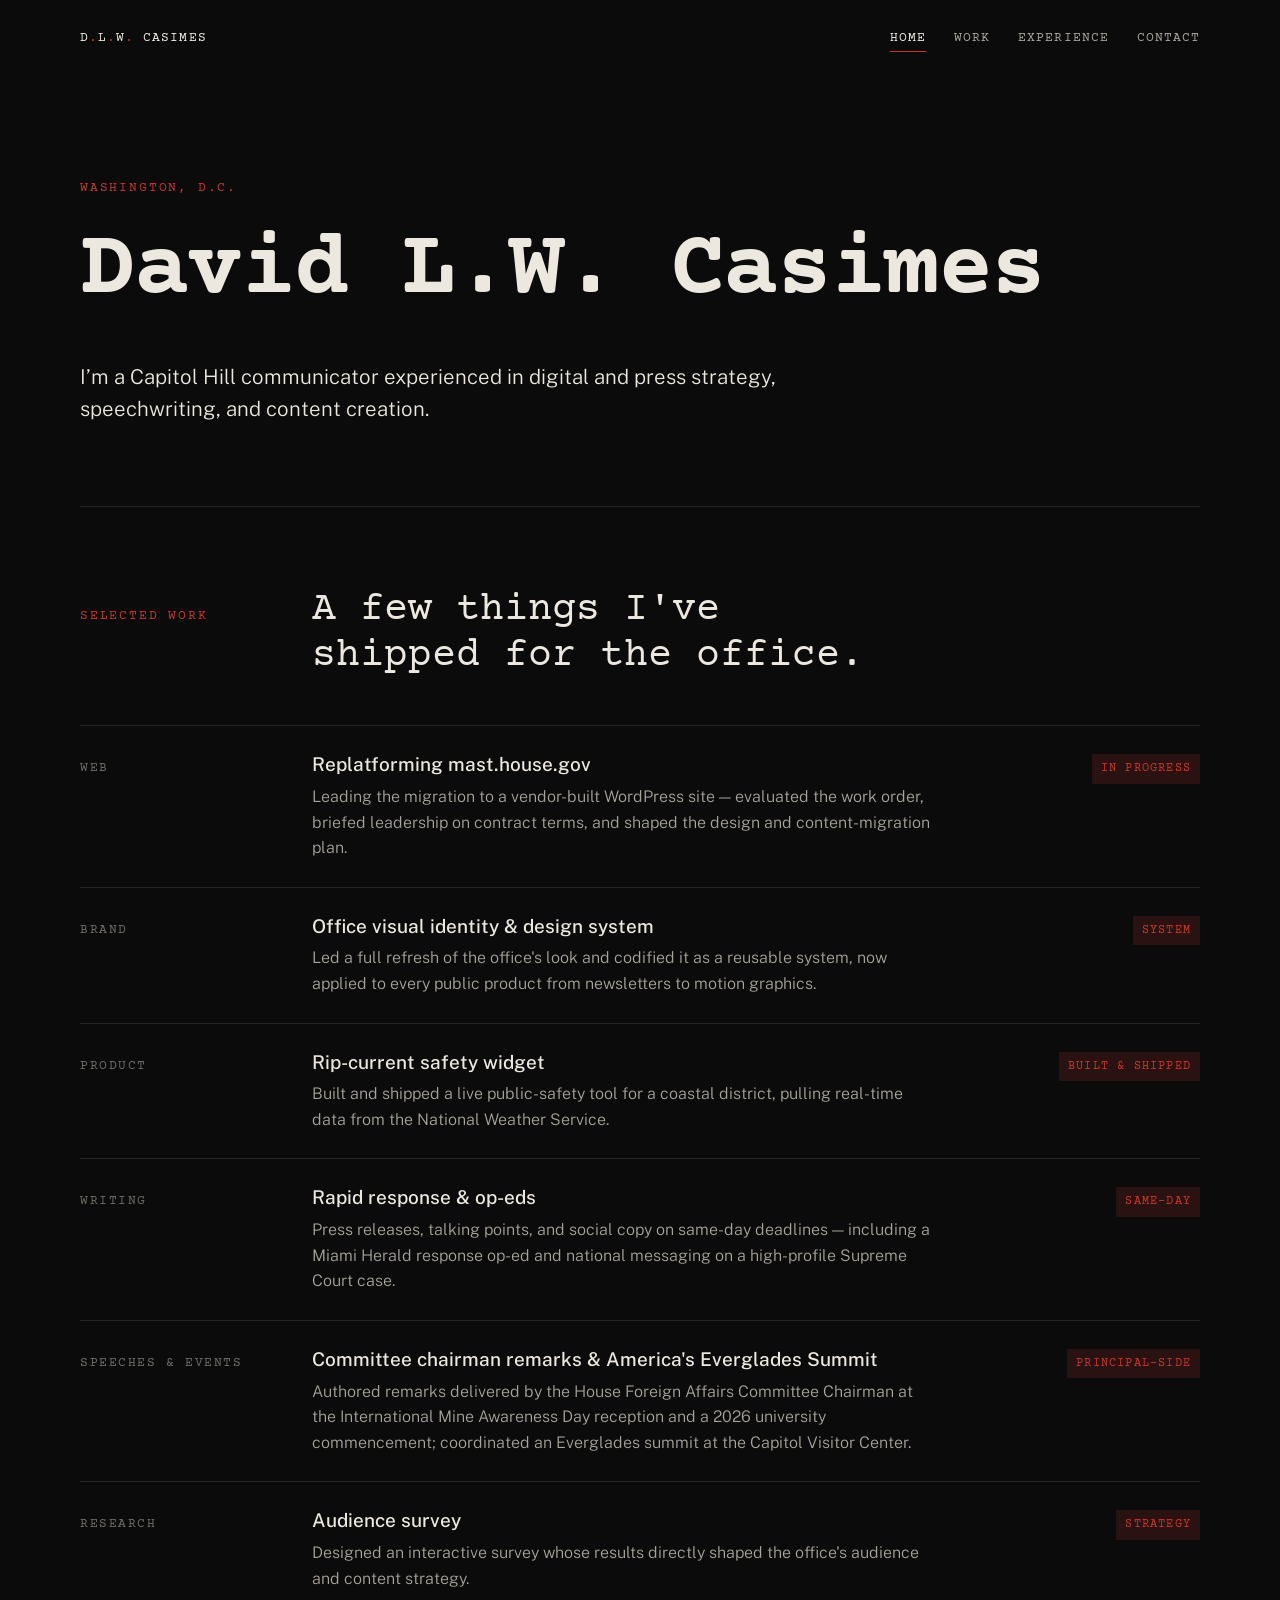
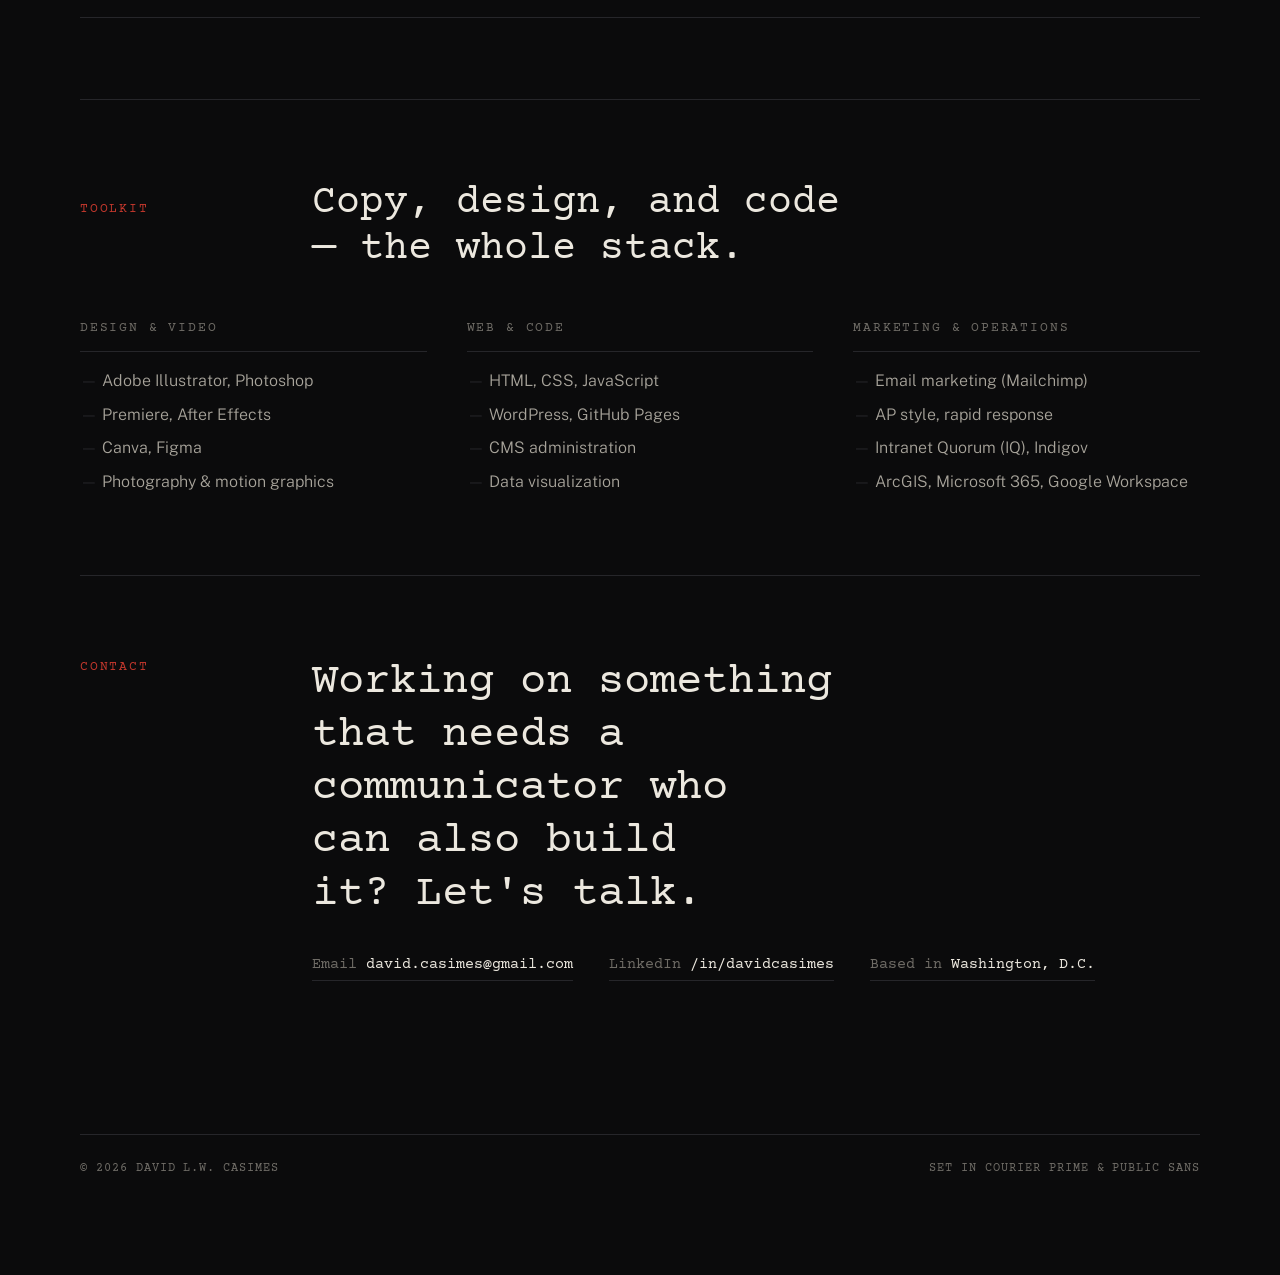
==== index.html @ f198b4f0 "Add files via upload" ====
<!doctype html>
<html lang="en">
<head>
  <meta charset="utf-8">
  <meta name="viewport" content="width=device-width, initial-scale=1">
  <title>David L.W. Casimes</title>
  <meta name="description" content="David L.W. Casimes — Capitol Hill communicator: digital and press strategy, speechwriting, and content creation.">
  <link rel="stylesheet" href="https://fonts.googleapis.com/css2?family=Courier+Prime:ital,wght@0,400;0,700;1,400&family=Public+Sans:ital,wght@0,300;0,400;0,500;0,600;1,300;1,400&display=swap">
  <link rel="stylesheet" href="styles.css">
</head>
<body>
<div class="wrap">

  <header class="masthead">
    <a class="mark" href="index.html">D<span>.</span>L<span>.</span>W<span>.</span> Casimes</a>
    <nav aria-label="Sections">
      <a class="active" href="index.html">Home</a>
      <a href="index.html#work">Work</a>
      <a href="experience.html">Experience</a>
      <a href="index.html#contact">Contact</a>
    </nav>
  </header>

  <section class="hero" id="top">
    <p class="eyebrow">Washington, D.C.</p>
    <h1>David L.W. Casimes</h1>
    <p class="lede">I’m a Capitol Hill communicator experienced in digital and press strategy, speechwriting, and content creation.</p>
  </section>

<section id="work">
    <div class="section-head">
      <p class="label">Selected work</p>
      <h2>A few things I've shipped for the office.</h2>
    </div>
    <ul class="work">
      <li>
        <span class="medium">Web</span>
        <div>
          <h3>Replatforming mast.house.gov</h3>
          <p>Leading the migration to a vendor-built WordPress site — evaluated the work order, briefed leadership on contract terms, and shaped the design and content-migration plan.</p>
        </div>
        <span class="tag">In progress</span>
      </li>
      <li>
        <span class="medium">Brand</span>
        <div>
          <h3>Office visual identity &amp; design system</h3>
          <p>Led a full refresh of the office's look and codified it as a reusable system, now applied to every public product from newsletters to motion graphics.</p>
        </div>
        <span class="tag">System</span>
      </li>
      <li>
        <span class="medium">Product</span>
        <div>
          <h3>Rip-current safety widget</h3>
          <p>Built and shipped a live public-safety tool for a coastal district, pulling real-time data from the National Weather Service.</p>
        </div>
        <span class="tag">Built &amp; shipped</span>
      </li>
      <li>
        <span class="medium">Writing</span>
        <div>
          <h3>Rapid response &amp; op-eds</h3>
          <p>Press releases, talking points, and social copy on same-day deadlines — including a Miami Herald response op-ed and national messaging on a high-profile Supreme Court case.</p>
        </div>
        <span class="tag">Same-day</span>
      </li>
      <li>
        <span class="medium">Speeches &amp; events</span>
        <div>
          <h3>Committee chairman remarks &amp; America's Everglades Summit</h3>
          <p>Authored remarks delivered by the House Foreign Affairs Committee Chairman at the International Mine Awareness Day reception and a 2026 university commencement; coordinated an Everglades summit at the Capitol Visitor Center.</p>
        </div>
        <span class="tag">Principal-side</span>
      </li>
      <li>
        <span class="medium">Research</span>
        <div>
          <h3>Audience survey</h3>
          <p>Designed an interactive survey whose results directly shaped the office's audience and content strategy.</p>
        </div>
        <span class="tag">Strategy</span>
      </li>
    </ul>
  </section>

<section id="toolkit">
    <div class="section-head">
      <p class="label">Toolkit</p>
      <h2>Copy, design, and code — the whole stack.</h2>
    </div>
    <div class="kit">
      <div>
        <h3>Design &amp; video</h3>
        <ul>
          <li>Adobe Illustrator, Photoshop</li>
          <li>Premiere, After Effects</li>
          <li>Canva, Figma</li>
          <li>Photography &amp; motion graphics</li>
        </ul>
      </div>
      <div>
        <h3>Web &amp; code</h3>
        <ul>
          <li>HTML, CSS, JavaScript</li>
          <li>WordPress, GitHub Pages</li>
          <li>CMS administration</li>
          <li>Data visualization</li>
        </ul>
      </div>
      <div>
        <h3>Marketing &amp; operations</h3>
        <ul>
          <li>Email marketing (Mailchimp)</li>
          <li>AP style, rapid response</li>
          <li>Intranet Quorum (IQ), Indigov</li>
          <li>ArcGIS, Microsoft 365, Google Workspace</li>
        </ul>
      </div>
    </div>
  </section>

<section id="contact">
    <div class="contact">
      <p class="label" style="font-family: var(--mono); font-size: 13px; letter-spacing: 0.14em; text-transform: uppercase; color: var(--ribbon); margin: 0;">Contact</p>
      <div>
        <p class="big">Working on something that needs a communicator who can also build it? Let's talk.</p>
        <div class="links">
          <a href="mailto:david.casimes@gmail.com"><span>Email</span> david.casimes@gmail.com</a>
          <a href="https://linkedin.com/in/davidcasimes" target="_blank" rel="noopener"><span>LinkedIn</span> /in/davidcasimes</a>
          <a href="#top"><span>Based in</span> Washington, D.C.</a>
        </div>
      </div>
    </div>
  </section>

<footer>
    <span>© 2026 David L.W. Casimes</span>
    <span>Set in Courier Prime &amp; Public Sans</span>
  </footer>

</div>
</body>
</html>
---- styles.css ----
:root {
    --ink-ground: #0b0b0c;
    --ink-panel: #121214;
    --ink-rule: #26262a;
    --ink-rule-soft: #1b1b1e;
    --paper: #ece8df;
    --paper-dim: #a8a49b;
    --paper-faint: #6f6c66;
    --ribbon: #c4382d;
    --ribbon-soft: rgba(196, 56, 45, 0.16);
    --mono: "Courier Prime", "Courier New", Courier, monospace;
    --sans: "Public Sans", "Helvetica Neue", Arial, sans-serif;
    --measure: 62ch;
    --gutter: clamp(20px, 6vw, 96px);
    color-scheme: dark;
  }

  * { box-sizing: border-box; }

  html, body { background: var(--ink-ground); }

  body {
    margin: 0;
    color: var(--paper);
    font-family: var(--sans);
    font-weight: 300;
    font-size: 17px;
    line-height: 1.6;
    -webkit-font-smoothing: antialiased;
    padding-inline: var(--gutter);
    padding-block: 0 96px;
  }

  ::selection { background: var(--ribbon); color: var(--paper); }

  a { color: inherit; text-decoration: none; }
  a:focus-visible, button:focus-visible {
    outline: 2px solid var(--ribbon);
    outline-offset: 4px;
  }

  .wrap { max-width: 1120px; margin-inline: auto; }

  /* ---------- masthead ---------- */
  .masthead {
    display: flex;
    justify-content: space-between;
    align-items: baseline;
    gap: 24px;
    padding-block: 28px 0;
    font-family: var(--mono);
    font-size: 13px;
    letter-spacing: 0.08em;
    text-transform: uppercase;
    color: var(--paper-dim);
  }
  .masthead nav { display: flex; gap: 28px; flex-wrap: wrap; }
  .masthead nav a { border-bottom: 1px solid transparent; padding-bottom: 2px; transition: color .2s, border-color .2s; }
  .masthead nav a:hover { color: var(--paper); border-color: var(--ribbon); }
  .masthead .mark { color: var(--paper); }
  .masthead .mark span { color: var(--ribbon); }

  /* ---------- hero ---------- */
  .hero {
    padding-block: clamp(72px, 14vh, 160px) clamp(56px, 9vh, 112px);
    border-bottom: 1px solid var(--ink-rule);
  }
  .hero .lede { margin-top: clamp(32px, 5vh, 56px); }
  .masthead nav a.active { color: var(--paper); border-color: var(--ribbon); }
  .page-head { padding-block: clamp(56px, 10vh, 120px) 0; }
  .page-head h1 {
    font-family: var(--mono);
    font-weight: 700;
    font-size: clamp(34px, 5.5vw, 64px);
    line-height: 1.05;
    margin: 0;
    text-wrap: balance;
  }
  .page-head p { color: var(--paper-dim); font-size: 18px; max-width: var(--measure); margin: 20px 0 0; }
  .eyebrow {
    font-family: var(--mono);
    font-size: 13px;
    letter-spacing: 0.14em;
    text-transform: uppercase;
    color: var(--ribbon);
    margin: 0 0 28px;
  }
  .hero h1 {
    font-family: var(--mono);
    font-weight: 700;
    font-size: clamp(38px, 7.2vw, 96px);
    line-height: 0.98;
    letter-spacing: -0.015em;
    margin: 0;
    text-wrap: balance;
  }
  .hero h1 .initials { color: var(--paper-dim); }
  .hero .role {
    font-family: var(--mono);
    font-size: clamp(18px, 2.6vw, 28px);
    color: var(--paper-dim);
    margin: 22px 0 0;
    display: flex;
    align-items: center;
    gap: 6px;
  }
  .cursor {
    display: inline-block;
    width: 0.55em;
    height: 1.05em;
    background: var(--ribbon);
    transform: translateY(0.12em);
    animation: blink 1.1s steps(1) infinite;
  }
  @keyframes blink { 50% { opacity: 0; } }

  .hero-grid {
    display: grid;
    grid-template-columns: minmax(0, 1fr) minmax(0, 1fr);
    gap: clamp(32px, 6vw, 96px);
    margin-top: clamp(40px, 6vh, 72px);
    align-items: end;
  }
  .lede {
    font-size: clamp(18px, 1.6vw, 21px);
    line-height: 1.55;
    max-width: var(--measure);
    margin: 0;
    color: var(--paper);
  }
  .lede em { font-style: italic; color: var(--paper-dim); }
  .facts {
    list-style: none;
    margin: 0;
    padding: 0;
    font-family: var(--mono);
    font-size: 14px;
    line-height: 1.5;
    color: var(--paper-dim);
    display: grid;
    gap: 10px;
    justify-self: end;
    min-width: min(100%, 300px);
  }
  .facts li { display: flex; justify-content: space-between; gap: 24px; border-bottom: 1px solid var(--ink-rule-soft); padding-bottom: 10px; }
  .facts li span:last-child { color: var(--paper); text-align: right; }

  /* ---------- sections ---------- */
  section { padding-block: clamp(56px, 9vh, 104px); border-bottom: 1px solid var(--ink-rule); }
  section:last-of-type { border-bottom: 0; }
  .section-head {
    display: grid;
    grid-template-columns: 200px minmax(0, 1fr);
    gap: 32px;
    margin-bottom: clamp(32px, 5vh, 56px);
    align-items: baseline;
  }
  .section-head .label {
    font-family: var(--mono);
    font-size: 13px;
    letter-spacing: 0.14em;
    text-transform: uppercase;
    color: var(--ribbon);
    margin: 0;
  }
  .section-head h2 {
    font-family: var(--mono);
    font-weight: 400;
    font-size: clamp(26px, 3.4vw, 40px);
    line-height: 1.15;
    margin: 0;
    text-wrap: balance;
    max-width: 24ch;
  }

  /* pillars */
  .pillars {
    display: grid;
    grid-template-columns: repeat(3, minmax(0, 1fr));
    gap: 0;
    border-top: 1px solid var(--ink-rule);
  }
  .pillar {
    padding: 32px 28px 36px 0;
    border-bottom: 1px solid var(--ink-rule);
    border-right: 1px solid var(--ink-rule);
    display: grid;
    grid-template-rows: auto auto 1fr;
    gap: 16px;
  }
  .pillar:nth-child(3n) { border-right: 0; }
  .pillar:not(:nth-child(3n+1)) { padding-left: 28px; }
  .pillar .key {
    font-family: var(--mono);
    font-size: 13px;
    letter-spacing: 0.12em;
    text-transform: uppercase;
    color: var(--paper-faint);
  }
  .pillar h3 {
    font-family: var(--mono);
    font-weight: 700;
    font-size: 22px;
    line-height: 1.2;
    margin: 0;
  }
  .pillar p { margin: 0; color: var(--paper-dim); font-size: 16px; }
  .pillar p strong { color: var(--paper); font-weight: 500; }

  /* work */
  .work { list-style: none; margin: 0; padding: 0; border-top: 1px solid var(--ink-rule); }
  .work li {
    display: grid;
    grid-template-columns: 200px minmax(0, 1fr) auto;
    gap: 32px;
    padding-block: 26px;
    border-bottom: 1px solid var(--ink-rule);
    align-items: baseline;
  }
  .work .medium {
    font-family: var(--mono);
    font-size: 13px;
    letter-spacing: 0.12em;
    text-transform: uppercase;
    color: var(--paper-faint);
  }
  .work h3 {
    font-family: var(--sans);
    font-weight: 500;
    font-size: 19px;
    margin: 0 0 6px;
    line-height: 1.35;
    color: var(--paper);
  }
  .work p { margin: 0; color: var(--paper-dim); font-size: 16px; max-width: var(--measure); }
  .work .tag {
    font-family: var(--mono);
    font-size: 12px;
    letter-spacing: 0.1em;
    text-transform: uppercase;
    color: var(--ribbon);
    background: var(--ribbon-soft);
    padding: 5px 9px;
    white-space: nowrap;
  }

  /* experience */
  .timeline { list-style: none; margin: 0; padding: 0; border-top: 1px solid var(--ink-rule); }
  .timeline li {
    display: grid;
    grid-template-columns: 200px minmax(0, 1fr);
    gap: 32px;
    padding-block: 26px;
    border-bottom: 1px solid var(--ink-rule);
  }
  .timeline .when {
    font-family: var(--mono);
    font-size: 14px;
    color: var(--paper-dim);
    line-height: 1.6;
  }
  .timeline .when.now::before {
    content: "";
    display: inline-block;
    width: 7px; height: 7px;
    background: var(--ribbon);
    margin-right: 10px;
    transform: translateY(-1px);
  }
  .timeline h3 {
    font-family: var(--sans);
    font-weight: 500;
    font-size: 19px;
    margin: 0;
    line-height: 1.35;
  }
  .timeline .org { color: var(--paper-dim); font-size: 15px; margin: 4px 0 12px; }
  .timeline .prior { font-family: var(--mono); font-size: 14px; color: var(--paper-dim); margin: 0 0 12px; }
  .timeline p.desc { margin: 0; color: var(--paper-dim); font-size: 16px; max-width: var(--measure); }

  /* toolkit */
  .kit { display: grid; grid-template-columns: repeat(3, minmax(0, 1fr)); gap: 40px; }
  .kit h3 {
    font-family: var(--mono);
    font-size: 13px;
    letter-spacing: 0.14em;
    text-transform: uppercase;
    font-weight: 400;
    color: var(--paper-faint);
    margin: 0 0 16px;
    padding-bottom: 12px;
    border-bottom: 1px solid var(--ink-rule);
  }
  .kit ul { list-style: none; margin: 0; padding: 0; display: grid; gap: 8px; font-size: 16px; color: var(--paper-dim); }
  .kit li::before { content: "— "; color: var(--ink-rule); }

  /* contact */
  .contact { display: grid; grid-template-columns: 200px minmax(0, 1fr); gap: 32px; align-items: start; }
  .contact .big {
    font-family: var(--mono);
    font-size: clamp(24px, 3.6vw, 44px);
    line-height: 1.2;
    margin: 0 0 32px;
    text-wrap: balance;
    max-width: 22ch;
  }
  .links { display: flex; flex-wrap: wrap; gap: 14px 36px; font-family: var(--mono); font-size: 15px; }
  .links a { border-bottom: 1px solid var(--ink-rule); padding-bottom: 3px; transition: border-color .2s; }
  .links a:hover { border-color: var(--ribbon); }
  .links a span { color: var(--paper-faint); }

  footer {
    margin-top: 72px;
    padding-top: 24px;
    border-top: 1px solid var(--ink-rule);
    font-family: var(--mono);
    font-size: 12px;
    letter-spacing: 0.08em;
    text-transform: uppercase;
    color: var(--paper-faint);
    display: flex;
    justify-content: space-between;
    gap: 16px;
    flex-wrap: wrap;
  }

  /* ---------- responsive ---------- */
  @media (max-width: 900px) {
    .hero-grid { grid-template-columns: 1fr; }
    .facts { justify-self: start; width: 100%; }
    .pillars { grid-template-columns: 1fr; }
    .pillar, .pillar:not(:nth-child(3n+1)) { border-right: 0; padding-left: 0; padding-right: 0; }
    .kit { grid-template-columns: 1fr; gap: 32px; }
  }
  @media (max-width: 720px) {
    body { font-size: 16px; }
    .masthead { flex-direction: column; gap: 14px; align-items: flex-start; }
    .section-head, .work li, .timeline li, .contact { grid-template-columns: 1fr; gap: 12px; }
    .work li { gap: 10px; }
    .work .tag { justify-self: start; }
    .section-head { margin-bottom: 32px; }
  }
  @media (prefers-reduced-motion: reduce) {
    .cursor { animation: none; }
    * { transition: none !important; }
  }
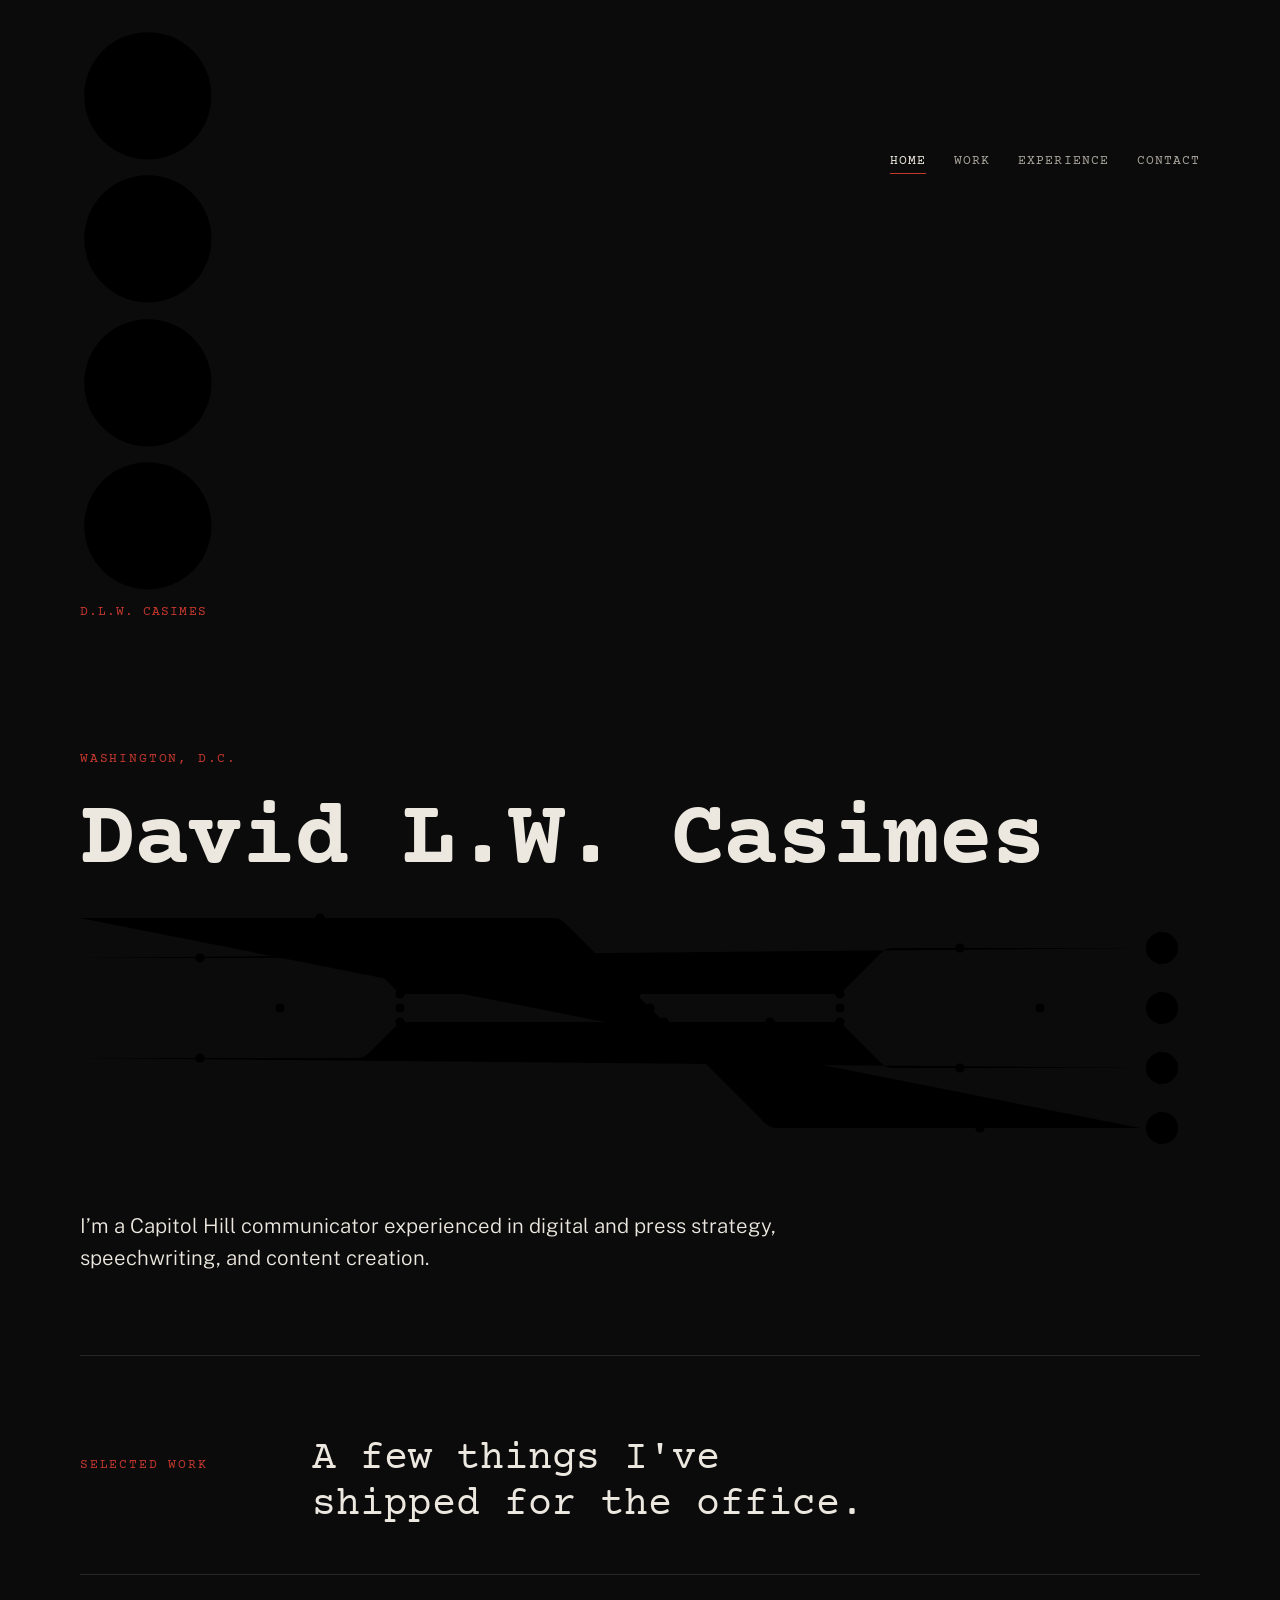
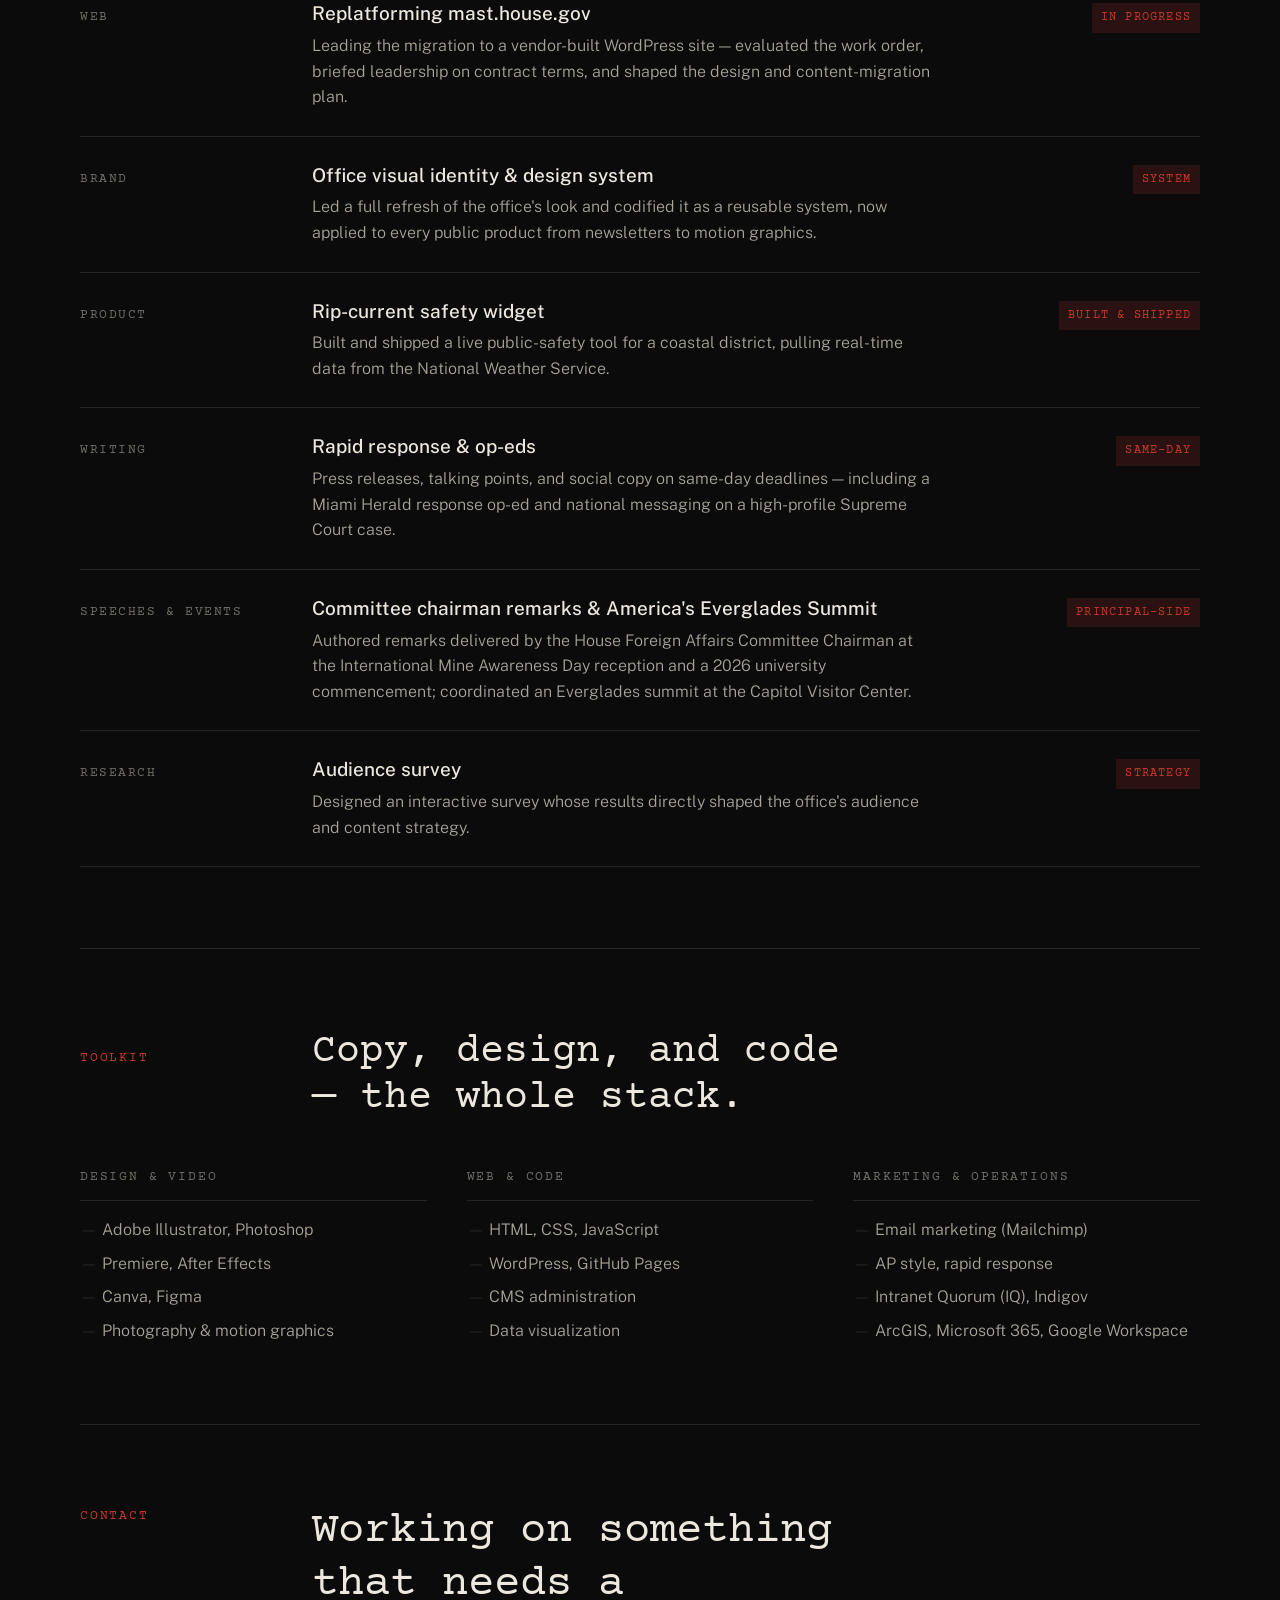
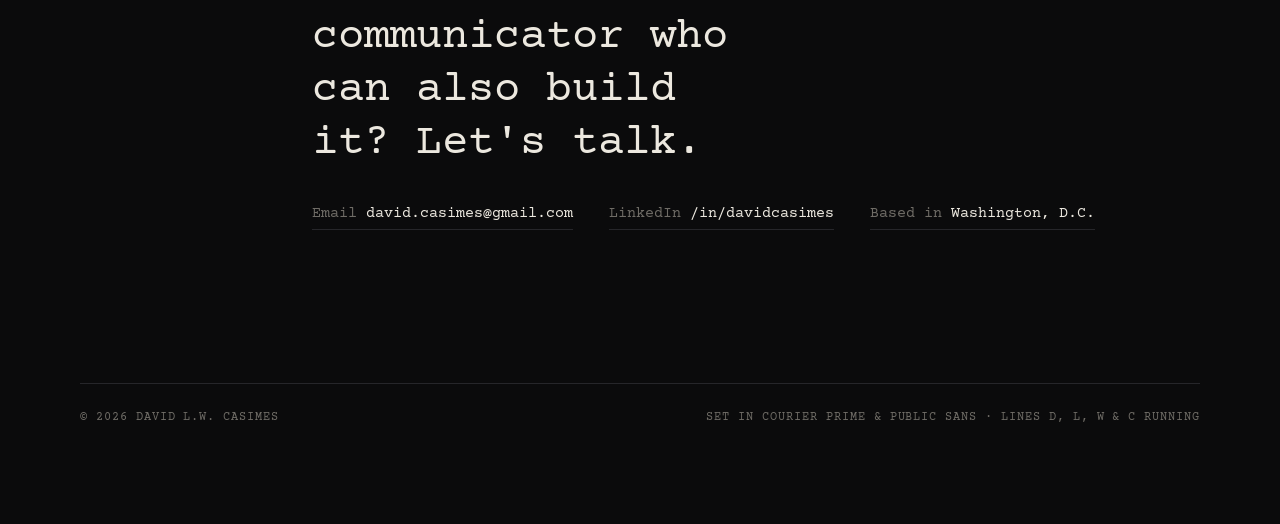
==== commit b3fa3f6c: "Add files via upload" ====
--- a/index.html
+++ b/index.html
@@ -6,13 +6,17 @@
   <title>David L.W. Casimes</title>
   <meta name="description" content="David L.W. Casimes — Capitol Hill communicator: digital and press strategy, speechwriting, and content creation.">
   <link rel="stylesheet" href="https://fonts.googleapis.com/css2?family=Courier+Prime:ital,wght@0,400;0,700;1,400&family=Public+Sans:ital,wght@0,300;0,400;0,500;0,600;1,300;1,400&display=swap">
+  <link rel="icon" href="favicon.svg" type="image/svg+xml">
   <link rel="stylesheet" href="styles.css">
 </head>
 <body>
 <div class="wrap">
 
   <header class="masthead">
-    <a class="mark" href="index.html">D<span>.</span>L<span>.</span>W<span>.</span> Casimes</a>
+    <a class="mark" href="index.html" aria-label="David L.W. Casimes — home">
+      <span class="bullets" aria-hidden="true"><svg class="tl tl-bullet" viewBox="0 0 32 32" aria-hidden="true" focusable="false"><circle class="tl-d" cx="16" cy="16" r="15"/><text x="16" y="22">D</text></svg><svg class="tl tl-bullet" viewBox="0 0 32 32" aria-hidden="true" focusable="false"><circle class="tl-l" cx="16" cy="16" r="15"/><text x="16" y="22">L</text></svg><svg class="tl tl-bullet" viewBox="0 0 32 32" aria-hidden="true" focusable="false"><circle class="tl-w" cx="16" cy="16" r="15"/><text x="16" y="22">W</text></svg><svg class="tl tl-bullet" viewBox="0 0 32 32" aria-hidden="true" focusable="false"><circle class="tl-c" cx="16" cy="16" r="15"/><text x="16" y="22">C</text></svg></span>
+      <span class="mark-text">D<span>.</span>L<span>.</span>W<span>.</span> Casimes</span>
+    </a>
     <nav aria-label="Sections">
       <a class="active" href="index.html">Home</a>
       <a href="index.html#work">Work</a>
@@ -24,6 +28,40 @@
   <section class="hero" id="top">
     <p class="eyebrow">Washington, D.C.</p>
     <h1>David L.W. Casimes</h1>
+    <div class="band">
+      <svg class="tl tl-band" viewBox="0 0 1120 270" preserveAspectRatio="xMaxYMid slice" role="img" aria-labelledby="band-t" focusable="false"><title id="band-t">Four transit lines sharing a downtown trunk, ending at the D, L, W and C terminals</title>
+<g class="tl-lines"><path class="tl-c" d="M0.0,30.0 L472.5,30.0 A18,18 0 0 1 485.3,35.3 L684.7,234.7 A18,18 0 0 0 697.5,240.0 L1060.0,240.0"/><path class="tl-w" d="M0.0,170.0 L276.5,170.0 A18,18 0 0 0 289.3,164.7 L314.7,139.3 A18,18 0 0 1 327.5,134.0 L752.5,134.0 A18,18 0 0 1 765.3,139.3 L800.7,174.7 A18,18 0 0 0 813.5,180.0 L1060.0,180.0"/><path class="tl-d" d="M0.0,70.0 L276.5,70.0 A18,18 0 0 1 289.3,75.3 L314.7,100.7 A18,18 0 0 0 327.5,106.0 L752.5,106.0 A18,18 0 0 0 765.3,100.7 L800.7,65.3 A18,18 0 0 1 813.5,60.0 L1060.0,60.0"/><path class="tl-l" d="M0.0,120.0 L1060.0,120.0"/></g>
+<g class="tl-stations">
+<path class="tl-bar" d="M320.0,106.0 L320.0,134.0"/>
+<path class="tl-bar" d="M760.0,106.0 L760.0,134.0"/>
+<path class="tl-bar" d="M556.0,106.0 L584.0,134.0"/>
+<circle class="tl-dot" cx="120.0" cy="70.0" r="4.6"/>
+<circle class="tl-dot" cx="200.0" cy="120.0" r="4.6"/>
+<circle class="tl-dot" cx="120.0" cy="170.0" r="4.6"/>
+<circle class="tl-dot" cx="240.0" cy="30.0" r="4.6"/>
+<circle class="tl-dot" cx="440.0" cy="106.0" r="4.6"/>
+<circle class="tl-dot" cx="690.0" cy="134.0" r="4.6"/>
+<circle class="tl-dot" cx="880.0" cy="60.0" r="4.6"/>
+<circle class="tl-dot" cx="960.0" cy="120.0" r="4.6"/>
+<circle class="tl-dot" cx="880.0" cy="180.0" r="4.6"/>
+<circle class="tl-dot" cx="900.0" cy="240.0" r="4.6"/>
+<circle class="tl-dot" cx="320.0" cy="106.0" r="4.6"/>
+<circle class="tl-dot" cx="320.0" cy="120.0" r="4.6"/>
+<circle class="tl-dot" cx="320.0" cy="134.0" r="4.6"/>
+<circle class="tl-dot" cx="760.0" cy="106.0" r="4.6"/>
+<circle class="tl-dot" cx="760.0" cy="120.0" r="4.6"/>
+<circle class="tl-dot" cx="760.0" cy="134.0" r="4.6"/>
+<circle class="tl-dot" cx="556.0" cy="106.0" r="4.6"/>
+<circle class="tl-dot" cx="570.0" cy="120.0" r="4.6"/>
+<circle class="tl-dot" cx="584.0" cy="134.0" r="4.6"/>
+</g><g class="tl-bullets">
+<circle class="tl-d" cx="1082" cy="60" r="16"/><text x="1082" y="66">D</text>
+<circle class="tl-l" cx="1082" cy="120" r="16"/><text x="1082" y="126">L</text>
+<circle class="tl-w" cx="1082" cy="180" r="16"/><text x="1082" y="186">W</text>
+<circle class="tl-c" cx="1082" cy="240" r="16"/><text x="1082" y="246">C</text>
+</g>
+</svg>
+    </div>
     <p class="lede">I’m a Capitol Hill communicator experienced in digital and press strategy, speechwriting, and content creation.</p>
   </section>
 
@@ -136,7 +174,7 @@
 
 <footer>
     <span>© 2026 David L.W. Casimes</span>
-    <span>Set in Courier Prime &amp; Public Sans</span>
+    <span>Set in Courier Prime &amp; Public Sans · Lines D, L, W &amp; C running</span>
   </footer>
 
 </div>
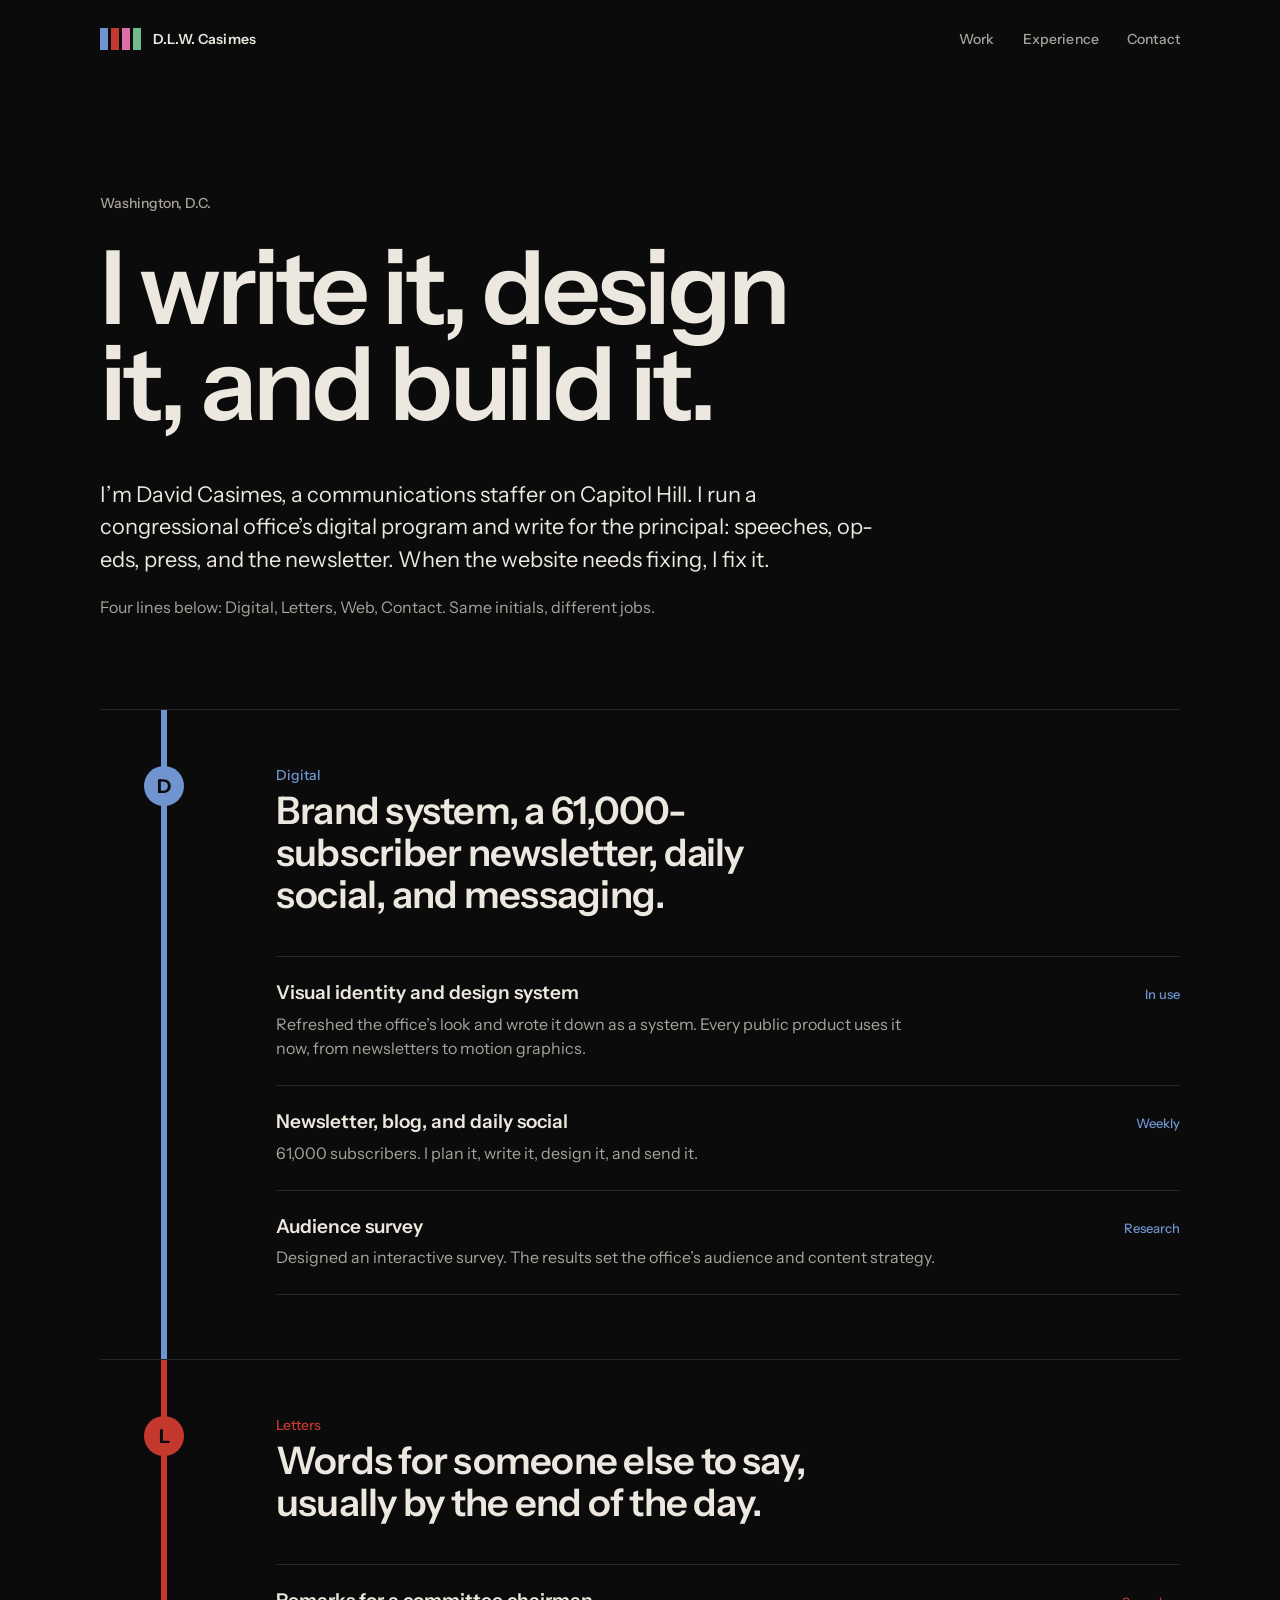
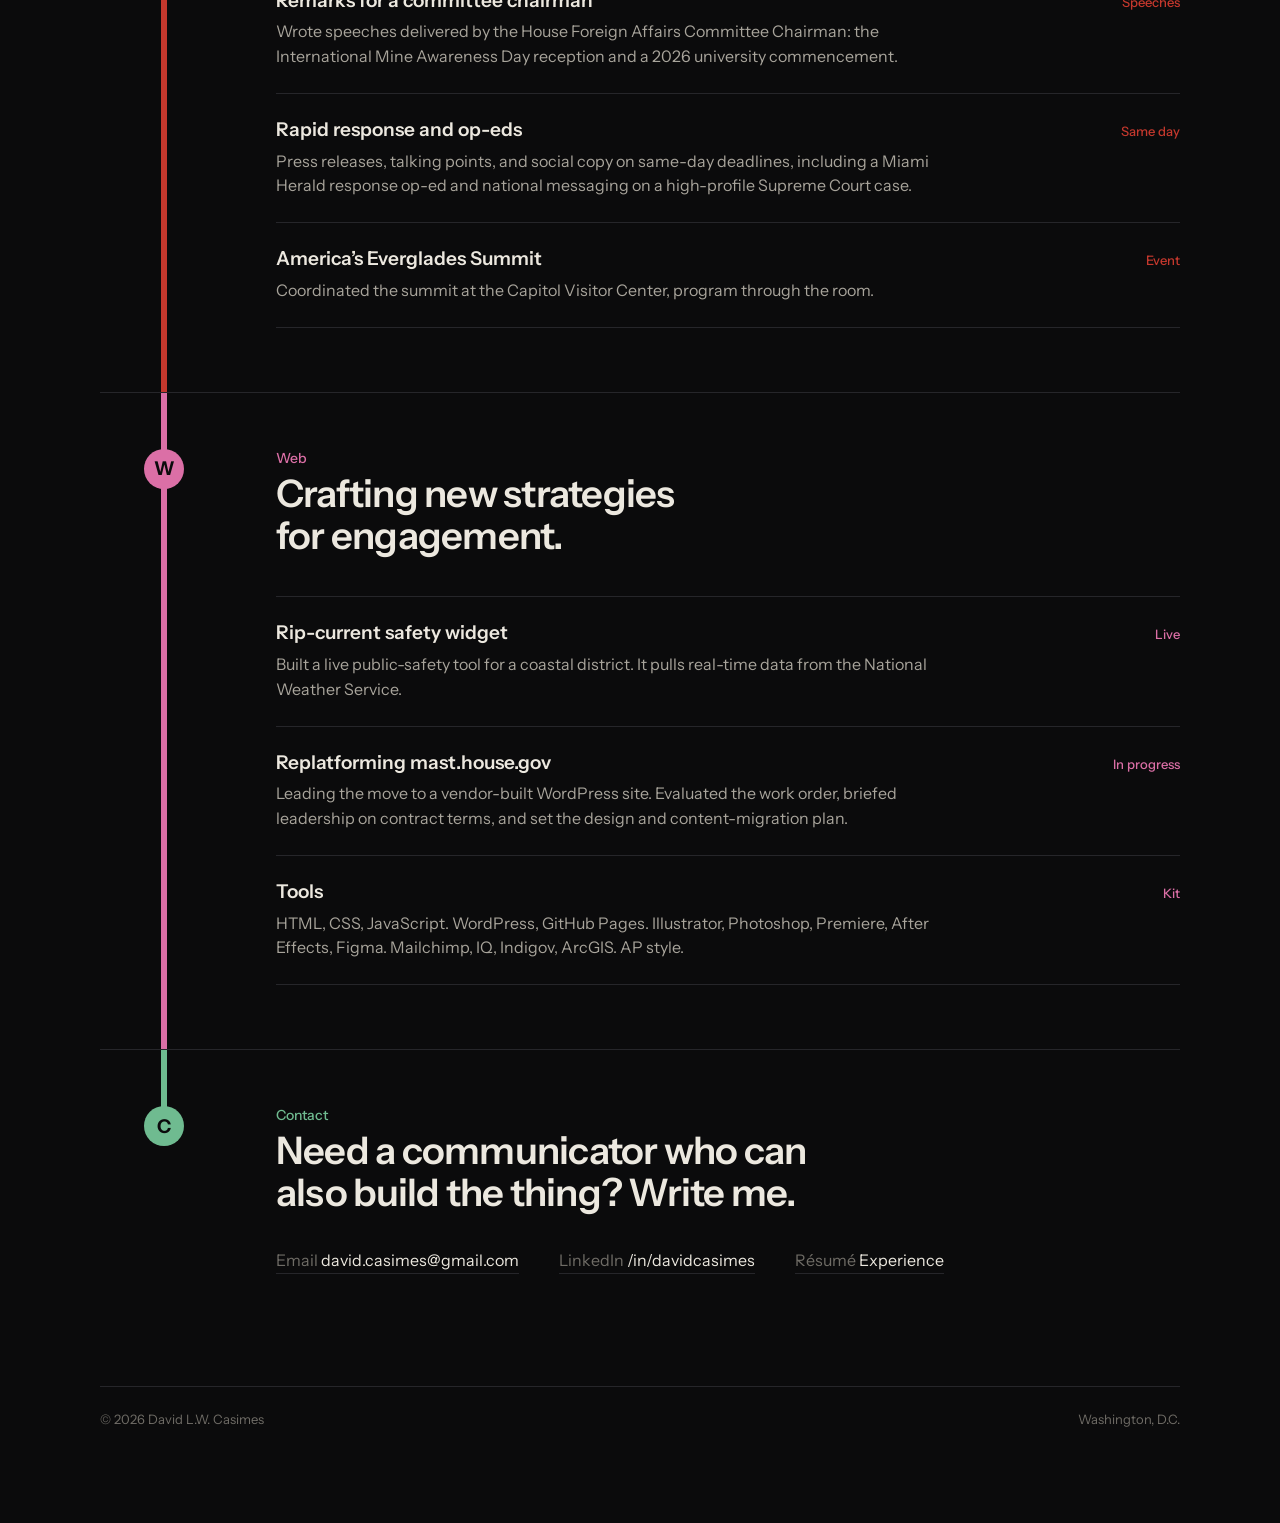
==== commit c342ab5b: "Add files via upload" ====
--- a/index.html
+++ b/index.html
@@ -4,179 +4,144 @@
   <meta charset="utf-8">
   <meta name="viewport" content="width=device-width, initial-scale=1">
   <title>David L.W. Casimes</title>
-  <meta name="description" content="David L.W. Casimes — Capitol Hill communicator: digital and press strategy, speechwriting, and content creation.">
-  <link rel="stylesheet" href="https://fonts.googleapis.com/css2?family=Courier+Prime:ital,wght@0,400;0,700;1,400&family=Public+Sans:ital,wght@0,300;0,400;0,500;0,600;1,300;1,400&display=swap">
+  <meta name="description" content="David L.W. Casimes — Capitol Hill communicator: digital and press strategy, speechwriting, and web.">
+  <link rel="preconnect" href="https://fonts.googleapis.com">
+  <link href="https://fonts.googleapis.com/css2?family=Instrument+Sans:ital,wght@0,400;0,500;0,600;0,700;1,400&display=swap" rel="stylesheet">
   <link rel="icon" href="favicon.svg" type="image/svg+xml">
   <link rel="stylesheet" href="styles.css">
 </head>
 <body>
-<div class="wrap">
+<div style="min-height:100vh;padding:0 clamp(20px,6vw,96px) 96px;">
+<div style="max-width:1080px;margin:0 auto;">
 
-  <header class="masthead">
-    <a class="mark" href="index.html" aria-label="David L.W. Casimes — home">
-      <span class="bullets" aria-hidden="true"><svg class="tl tl-bullet" viewBox="0 0 32 32" aria-hidden="true" focusable="false"><circle class="tl-d" cx="16" cy="16" r="15"/><text x="16" y="22">D</text></svg><svg class="tl tl-bullet" viewBox="0 0 32 32" aria-hidden="true" focusable="false"><circle class="tl-l" cx="16" cy="16" r="15"/><text x="16" y="22">L</text></svg><svg class="tl tl-bullet" viewBox="0 0 32 32" aria-hidden="true" focusable="false"><circle class="tl-w" cx="16" cy="16" r="15"/><text x="16" y="22">W</text></svg><svg class="tl tl-bullet" viewBox="0 0 32 32" aria-hidden="true" focusable="false"><circle class="tl-c" cx="16" cy="16" r="15"/><text x="16" y="22">C</text></svg></span>
-      <span class="mark-text">D<span>.</span>L<span>.</span>W<span>.</span> Casimes</span>
-    </a>
-    <nav aria-label="Sections">
-      <a class="active" href="index.html">Home</a>
-      <a href="index.html#work">Work</a>
-      <a href="experience.html">Experience</a>
-      <a href="index.html#contact">Contact</a>
-    </nav>
-  </header>
+<header class="masthead" style="display:flex;justify-content:space-between;align-items:center;gap:24px;padding-top:28px;font-size:14px;font-weight:500;letter-spacing:0.01em;">
+  <a href="index.html" style="display:inline-flex;align-items:center;gap:12px;">
+    <span aria-hidden="true" style="display:inline-flex;gap:3px;">
+      <span style="width:8px;height:22px;background:#6F94CF;"></span>
+      <span style="width:8px;height:22px;background:#c4382d;"></span>
+      <span style="width:8px;height:22px;background:#DB6FA6;"></span>
+      <span style="width:8px;height:22px;background:#6FBB90;"></span>
+    </span>
+    <span style="font-weight:600;">D.L.W. Casimes</span>
+  </a>
+  <nav aria-label="Sections" style="display:flex;gap:28px;flex-wrap:wrap;color:#a8a49b;">
+    <a href="#work" style="color:#a8a49b;" class="h1">Work</a>
+    <a href="experience.html" style="color:#a8a49b;" class="h2">Experience</a>
+    <a href="#contact" style="color:#a8a49b;" class="h3">Contact</a>
+  </nav>
+</header>
 
-  <section class="hero" id="top">
-    <p class="eyebrow">Washington, D.C.</p>
-    <h1>David L.W. Casimes</h1>
-    <div class="band">
-      <svg class="tl tl-band" viewBox="0 0 1120 270" preserveAspectRatio="xMaxYMid slice" role="img" aria-labelledby="band-t" focusable="false"><title id="band-t">Four transit lines sharing a downtown trunk, ending at the D, L, W and C terminals</title>
-<g class="tl-lines"><path class="tl-c" d="M0.0,30.0 L472.5,30.0 A18,18 0 0 1 485.3,35.3 L684.7,234.7 A18,18 0 0 0 697.5,240.0 L1060.0,240.0"/><path class="tl-w" d="M0.0,170.0 L276.5,170.0 A18,18 0 0 0 289.3,164.7 L314.7,139.3 A18,18 0 0 1 327.5,134.0 L752.5,134.0 A18,18 0 0 1 765.3,139.3 L800.7,174.7 A18,18 0 0 0 813.5,180.0 L1060.0,180.0"/><path class="tl-d" d="M0.0,70.0 L276.5,70.0 A18,18 0 0 1 289.3,75.3 L314.7,100.7 A18,18 0 0 0 327.5,106.0 L752.5,106.0 A18,18 0 0 0 765.3,100.7 L800.7,65.3 A18,18 0 0 1 813.5,60.0 L1060.0,60.0"/><path class="tl-l" d="M0.0,120.0 L1060.0,120.0"/></g>
-<g class="tl-stations">
-<path class="tl-bar" d="M320.0,106.0 L320.0,134.0"/>
-<path class="tl-bar" d="M760.0,106.0 L760.0,134.0"/>
-<path class="tl-bar" d="M556.0,106.0 L584.0,134.0"/>
-<circle class="tl-dot" cx="120.0" cy="70.0" r="4.6"/>
-<circle class="tl-dot" cx="200.0" cy="120.0" r="4.6"/>
-<circle class="tl-dot" cx="120.0" cy="170.0" r="4.6"/>
-<circle class="tl-dot" cx="240.0" cy="30.0" r="4.6"/>
-<circle class="tl-dot" cx="440.0" cy="106.0" r="4.6"/>
-<circle class="tl-dot" cx="690.0" cy="134.0" r="4.6"/>
-<circle class="tl-dot" cx="880.0" cy="60.0" r="4.6"/>
-<circle class="tl-dot" cx="960.0" cy="120.0" r="4.6"/>
-<circle class="tl-dot" cx="880.0" cy="180.0" r="4.6"/>
-<circle class="tl-dot" cx="900.0" cy="240.0" r="4.6"/>
-<circle class="tl-dot" cx="320.0" cy="106.0" r="4.6"/>
-<circle class="tl-dot" cx="320.0" cy="120.0" r="4.6"/>
-<circle class="tl-dot" cx="320.0" cy="134.0" r="4.6"/>
-<circle class="tl-dot" cx="760.0" cy="106.0" r="4.6"/>
-<circle class="tl-dot" cx="760.0" cy="120.0" r="4.6"/>
-<circle class="tl-dot" cx="760.0" cy="134.0" r="4.6"/>
-<circle class="tl-dot" cx="556.0" cy="106.0" r="4.6"/>
-<circle class="tl-dot" cx="570.0" cy="120.0" r="4.6"/>
-<circle class="tl-dot" cx="584.0" cy="134.0" r="4.6"/>
-</g><g class="tl-bullets">
-<circle class="tl-d" cx="1082" cy="60" r="16"/><text x="1082" y="66">D</text>
-<circle class="tl-l" cx="1082" cy="120" r="16"/><text x="1082" y="126">L</text>
-<circle class="tl-w" cx="1082" cy="180" r="16"/><text x="1082" y="186">W</text>
-<circle class="tl-c" cx="1082" cy="240" r="16"/><text x="1082" y="246">C</text>
-</g>
-</svg>
+<section style="padding:clamp(88px,16vh,180px) 0 clamp(64px,10vh,120px);">
+  <p style="margin:0 0 28px;font-size:14px;font-weight:500;color:#a8a49b;">Washington, D.C.</p>
+  <h1 style="margin:0;font-size:clamp(44px,8vw,112px);line-height:0.94;letter-spacing:-0.035em;font-weight:600;text-wrap:balance;max-width:14ch;">I write it, design it, and build it.</h1>
+  <p style="margin:clamp(32px,5vh,56px) 0 0;font-size:clamp(19px,1.7vw,23px);line-height:1.5;max-width:56ch;color:#ece8df;text-wrap:pretty;">I’m David Casimes, a communications staffer on Capitol Hill. I run a congressional office’s digital program and write for the principal: speeches, op-eds, press, and the newsletter. When the website needs fixing, I fix it.</p>
+  <p style="margin:20px 0 0;font-size:16px;line-height:1.5;color:#a8a49b;max-width:56ch;">Four lines below: Digital, Letters, Web, Contact. Same initials, different jobs.</p>
+</section>
+
+<div id="work">
+
+  <!-- D — Digital -->
+  <section class="rail" style="display:grid;grid-template-columns:clamp(56px,10vw,140px) minmax(0,1fr);border-top:1px solid #26262a;">
+    <div style="position:relative;display:flex;justify-content:center;padding-top:56px;">
+      <span style="position:absolute;top:0;bottom:0;left:50%;width:6px;margin-left:-3px;background:#6F94CF;"></span>
+      <span style="position:relative;width:40px;height:40px;border-radius:50%;background:#6F94CF;color:#0b0b0c;display:grid;place-items:center;font-weight:700;font-size:19px;">D</span>
     </div>
-    <p class="lede">I’m a Capitol Hill communicator experienced in digital and press strategy, speechwriting, and content creation.</p>
-  </section>
-
-<section id="work">
-    <div class="section-head">
-      <p class="label">Selected work</p>
-      <h2>A few things I've shipped for the office.</h2>
-    </div>
-    <ul class="work">
-      <li>
-        <span class="medium">Web</span>
-        <div>
-          <h3>Replatforming mast.house.gov</h3>
-          <p>Leading the migration to a vendor-built WordPress site — evaluated the work order, briefed leadership on contract terms, and shaped the design and content-migration plan.</p>
-        </div>
-        <span class="tag">In progress</span>
-      </li>
-      <li>
-        <span class="medium">Brand</span>
-        <div>
-          <h3>Office visual identity &amp; design system</h3>
-          <p>Led a full refresh of the office's look and codified it as a reusable system, now applied to every public product from newsletters to motion graphics.</p>
-        </div>
-        <span class="tag">System</span>
-      </li>
-      <li>
-        <span class="medium">Product</span>
-        <div>
-          <h3>Rip-current safety widget</h3>
-          <p>Built and shipped a live public-safety tool for a coastal district, pulling real-time data from the National Weather Service.</p>
-        </div>
-        <span class="tag">Built &amp; shipped</span>
-      </li>
-      <li>
-        <span class="medium">Writing</span>
-        <div>
-          <h3>Rapid response &amp; op-eds</h3>
-          <p>Press releases, talking points, and social copy on same-day deadlines — including a Miami Herald response op-ed and national messaging on a high-profile Supreme Court case.</p>
-        </div>
-        <span class="tag">Same-day</span>
-      </li>
-      <li>
-        <span class="medium">Speeches &amp; events</span>
-        <div>
-          <h3>Committee chairman remarks &amp; America's Everglades Summit</h3>
-          <p>Authored remarks delivered by the House Foreign Affairs Committee Chairman at the International Mine Awareness Day reception and a 2026 university commencement; coordinated an Everglades summit at the Capitol Visitor Center.</p>
-        </div>
-        <span class="tag">Principal-side</span>
-      </li>
-      <li>
-        <span class="medium">Research</span>
-        <div>
-          <h3>Audience survey</h3>
-          <p>Designed an interactive survey whose results directly shaped the office's audience and content strategy.</p>
-        </div>
-        <span class="tag">Strategy</span>
-      </li>
-    </ul>
-  </section>
-
-<section id="toolkit">
-    <div class="section-head">
-      <p class="label">Toolkit</p>
-      <h2>Copy, design, and code — the whole stack.</h2>
-    </div>
-    <div class="kit">
-      <div>
-        <h3>Design &amp; video</h3>
-        <ul>
-          <li>Adobe Illustrator, Photoshop</li>
-          <li>Premiere, After Effects</li>
-          <li>Canva, Figma</li>
-          <li>Photography &amp; motion graphics</li>
-        </ul>
-      </div>
-      <div>
-        <h3>Web &amp; code</h3>
-        <ul>
-          <li>HTML, CSS, JavaScript</li>
-          <li>WordPress, GitHub Pages</li>
-          <li>CMS administration</li>
-          <li>Data visualization</li>
-        </ul>
-      </div>
-      <div>
-        <h3>Marketing &amp; operations</h3>
-        <ul>
-          <li>Email marketing (Mailchimp)</li>
-          <li>AP style, rapid response</li>
-          <li>Intranet Quorum (IQ), Indigov</li>
-          <li>ArcGIS, Microsoft 365, Google Workspace</li>
-        </ul>
+    <div style="padding:56px 0 64px clamp(20px,4vw,48px);">
+      <p style="margin:0 0 6px;font-size:14px;font-weight:500;color:#6F94CF;">Digital</p>
+      <h2 style="margin:0 0 40px;font-size:clamp(26px,3.2vw,38px);line-height:1.1;letter-spacing:-0.02em;font-weight:600;text-wrap:balance;max-width:24ch;">Brand system, a 61,000-subscriber newsletter, daily social, and messaging.</h2>
+      <div style="display:grid;gap:0;border-top:1px solid #26262a;">
+        <article class="row" style="display:grid;grid-template-columns:minmax(0,1fr) auto;gap:24px;padding:24px 0;border-bottom:1px solid #26262a;align-items:baseline;">
+          <div><h3 style="margin:0 0 6px;font-size:19px;font-weight:600;line-height:1.3;">Visual identity and design system</h3><p style="margin:0;font-size:16px;line-height:1.55;color:#a8a49b;max-width:60ch;">Refreshed the office’s look and wrote it down as a system. Every public product uses it now, from newsletters to motion graphics.</p></div>
+          <span style="font-size:13px;font-weight:500;color:#6F94CF;white-space:nowrap;">In use</span>
+        </article>
+        <article class="row" style="display:grid;grid-template-columns:minmax(0,1fr) auto;gap:24px;padding:24px 0;border-bottom:1px solid #26262a;align-items:baseline;">
+          <div><h3 style="margin:0 0 6px;font-size:19px;font-weight:600;line-height:1.3;">Newsletter, blog, and daily social</h3><p style="margin:0;font-size:16px;line-height:1.55;color:#a8a49b;max-width:60ch;">61,000 subscribers. I plan it, write it, design it, and send it.</p></div>
+          <span style="font-size:13px;font-weight:500;color:#6F94CF;white-space:nowrap;">Weekly</span>
+        </article>
+        <article class="row" style="display:grid;grid-template-columns:minmax(0,1fr) auto;gap:24px;padding:24px 0;border-bottom:1px solid #26262a;align-items:baseline;">
+          <div><h3 style="margin:0 0 6px;font-size:19px;font-weight:600;line-height:1.3;">Audience survey</h3><p style="margin:0;font-size:16px;line-height:1.55;color:#a8a49b;max-width:60ch;">Designed an interactive survey. The results set the office’s audience and content strategy.</p></div>
+          <span style="font-size:13px;font-weight:500;color:#6F94CF;white-space:nowrap;">Research</span>
+        </article>
       </div>
     </div>
   </section>
 
-<section id="contact">
-    <div class="contact">
-      <p class="label" style="font-family: var(--mono); font-size: 13px; letter-spacing: 0.14em; text-transform: uppercase; color: var(--ribbon); margin: 0;">Contact</p>
-      <div>
-        <p class="big">Working on something that needs a communicator who can also build it? Let's talk.</p>
-        <div class="links">
-          <a href="mailto:david.casimes@gmail.com"><span>Email</span> david.casimes@gmail.com</a>
-          <a href="https://linkedin.com/in/davidcasimes" target="_blank" rel="noopener"><span>LinkedIn</span> /in/davidcasimes</a>
-          <a href="#top"><span>Based in</span> Washington, D.C.</a>
-        </div>
+  <!-- L — Letters -->
+  <section class="rail" style="display:grid;grid-template-columns:clamp(56px,10vw,140px) minmax(0,1fr);border-top:1px solid #26262a;">
+    <div style="position:relative;display:flex;justify-content:center;padding-top:56px;">
+      <span style="position:absolute;top:0;bottom:0;left:50%;width:6px;margin-left:-3px;background:#c4382d;"></span>
+      <span style="position:relative;width:40px;height:40px;border-radius:50%;background:#c4382d;color:#0b0b0c;display:grid;place-items:center;font-weight:700;font-size:19px;">L</span>
+    </div>
+    <div style="padding:56px 0 64px clamp(20px,4vw,48px);">
+      <p style="margin:0 0 6px;font-size:14px;font-weight:500;color:#c4382d;">Letters</p>
+      <h2 style="margin:0 0 40px;font-size:clamp(26px,3.2vw,38px);line-height:1.1;letter-spacing:-0.02em;font-weight:600;text-wrap:balance;max-width:24ch;">Words for someone else to say, usually by the end of the day.</h2>
+      <div style="display:grid;border-top:1px solid #26262a;">
+        <article class="row" style="display:grid;grid-template-columns:minmax(0,1fr) auto;gap:24px;padding:24px 0;border-bottom:1px solid #26262a;align-items:baseline;">
+          <div><h3 style="margin:0 0 6px;font-size:19px;font-weight:600;line-height:1.3;">Remarks for a committee chairman</h3><p style="margin:0;font-size:16px;line-height:1.55;color:#a8a49b;max-width:60ch;">Wrote speeches delivered by the House Foreign Affairs Committee Chairman: the International Mine Awareness Day reception and a 2026 university commencement.</p></div>
+          <span style="font-size:13px;font-weight:500;color:#c4382d;white-space:nowrap;">Speeches</span>
+        </article>
+        <article class="row" style="display:grid;grid-template-columns:minmax(0,1fr) auto;gap:24px;padding:24px 0;border-bottom:1px solid #26262a;align-items:baseline;">
+          <div><h3 style="margin:0 0 6px;font-size:19px;font-weight:600;line-height:1.3;">Rapid response and op-eds</h3><p style="margin:0;font-size:16px;line-height:1.55;color:#a8a49b;max-width:60ch;">Press releases, talking points, and social copy on same-day deadlines, including a Miami Herald response op-ed and national messaging on a high-profile Supreme Court case.</p></div>
+          <span style="font-size:13px;font-weight:500;color:#c4382d;white-space:nowrap;">Same day</span>
+        </article>
+        <article class="row" style="display:grid;grid-template-columns:minmax(0,1fr) auto;gap:24px;padding:24px 0;border-bottom:1px solid #26262a;align-items:baseline;">
+          <div><h3 style="margin:0 0 6px;font-size:19px;font-weight:600;line-height:1.3;">America’s Everglades Summit</h3><p style="margin:0;font-size:16px;line-height:1.55;color:#a8a49b;max-width:60ch;">Coordinated the summit at the Capitol Visitor Center, program through the room.</p></div>
+          <span style="font-size:13px;font-weight:500;color:#c4382d;white-space:nowrap;">Event</span>
+        </article>
       </div>
     </div>
   </section>
 
-<footer>
-    <span>© 2026 David L.W. Casimes</span>
-    <span>Set in Courier Prime &amp; Public Sans · Lines D, L, W &amp; C running</span>
-  </footer>
+  <!-- W — Web -->
+  <section class="rail" style="display:grid;grid-template-columns:clamp(56px,10vw,140px) minmax(0,1fr);border-top:1px solid #26262a;">
+    <div style="position:relative;display:flex;justify-content:center;padding-top:56px;">
+      <span style="position:absolute;top:0;bottom:0;left:50%;width:6px;margin-left:-3px;background:#DB6FA6;"></span>
+      <span style="position:relative;width:40px;height:40px;border-radius:50%;background:#DB6FA6;color:#0b0b0c;display:grid;place-items:center;font-weight:700;font-size:19px;">W</span>
+    </div>
+    <div style="padding:56px 0 64px clamp(20px,4vw,48px);">
+      <p style="margin:0 0 6px;font-size:14px;font-weight:500;color:#DB6FA6;">Web</p>
+      <h2 style="margin:0 0 40px;font-size:clamp(26px,3.2vw,38px);line-height:1.1;letter-spacing:-0.02em;font-weight:600;text-wrap:balance;max-width:24ch;">Crafting new strategies for engagement.</h2>
+      <div style="display:grid;border-top:1px solid #26262a;">
+        <article class="row" style="display:grid;grid-template-columns:minmax(0,1fr) auto;gap:24px;padding:24px 0;border-bottom:1px solid #26262a;align-items:baseline;">
+          <div><h3 style="margin:0 0 6px;font-size:19px;font-weight:600;line-height:1.3;">Rip-current safety widget</h3><p style="margin:0;font-size:16px;line-height:1.55;color:#a8a49b;max-width:60ch;">Built a live public-safety tool for a coastal district. It pulls real-time data from the National Weather Service.</p></div>
+          <span style="font-size:13px;font-weight:500;color:#DB6FA6;white-space:nowrap;">Live</span>
+        </article>
+        <article class="row" style="display:grid;grid-template-columns:minmax(0,1fr) auto;gap:24px;padding:24px 0;border-bottom:1px solid #26262a;align-items:baseline;">
+          <div><h3 style="margin:0 0 6px;font-size:19px;font-weight:600;line-height:1.3;">Replatforming mast.house.gov</h3><p style="margin:0;font-size:16px;line-height:1.55;color:#a8a49b;max-width:60ch;">Leading the move to a vendor-built WordPress site. Evaluated the work order, briefed leadership on contract terms, and set the design and content-migration plan.</p></div>
+          <span style="font-size:13px;font-weight:500;color:#DB6FA6;white-space:nowrap;">In progress</span>
+        </article>
+        <article class="row" style="display:grid;grid-template-columns:minmax(0,1fr) auto;gap:24px;padding:24px 0;border-bottom:1px solid #26262a;align-items:baseline;">
+          <div><h3 style="margin:0 0 6px;font-size:19px;font-weight:600;line-height:1.3;">Tools</h3><p style="margin:0;font-size:16px;line-height:1.55;color:#a8a49b;max-width:60ch;">HTML, CSS, JavaScript. WordPress, GitHub Pages. Illustrator, Photoshop, Premiere, After Effects, Figma. Mailchimp, IQ, Indigov, ArcGIS. AP style.</p></div>
+          <span style="font-size:13px;font-weight:500;color:#DB6FA6;white-space:nowrap;">Kit</span>
+        </article>
+      </div>
+    </div>
+  </section>
 
+  <!-- C — Contact -->
+  <section id="contact" class="rail" style="display:grid;grid-template-columns:clamp(56px,10vw,140px) minmax(0,1fr);border-top:1px solid #26262a;">
+    <div style="position:relative;display:flex;justify-content:center;padding-top:56px;">
+      <span style="position:absolute;top:0;height:76px;left:50%;width:6px;margin-left:-3px;background:#6FBB90;"></span>
+      <span style="position:relative;width:40px;height:40px;border-radius:50%;background:#6FBB90;color:#0b0b0c;display:grid;place-items:center;font-weight:700;font-size:19px;">C</span>
+    </div>
+    <div style="padding:56px 0 64px clamp(20px,4vw,48px);">
+      <p style="margin:0 0 6px;font-size:14px;font-weight:500;color:#6FBB90;">Contact</p>
+      <h2 style="margin:0 0 36px;font-size:clamp(26px,3.2vw,38px);line-height:1.1;letter-spacing:-0.02em;font-weight:600;text-wrap:balance;max-width:22ch;">Need a communicator who can also build the thing? Write me.</h2>
+      <div style="display:flex;flex-wrap:wrap;gap:14px 40px;font-size:16px;">
+        <a href="mailto:david.casimes@gmail.com" style="border-bottom:1px solid #26262a;padding-bottom:3px;" class="h4"><span style="color:#6f6c66;">Email</span> david.casimes@gmail.com</a>
+        <a href="https://linkedin.com/in/davidcasimes" target="_blank" rel="noopener" style="border-bottom:1px solid #26262a;padding-bottom:3px;" class="h5"><span style="color:#6f6c66;">LinkedIn</span> /in/davidcasimes</a>
+        <a href="experience.html" style="border-bottom:1px solid #26262a;padding-bottom:3px;" class="h6"><span style="color:#6f6c66;">Résumé</span> Experience</a>
+      </div>
+    </div>
+  </section>
+</div>
+
+<footer style="margin-top:48px;padding-top:24px;border-top:1px solid #26262a;font-size:13px;color:#6f6c66;display:flex;justify-content:space-between;gap:16px;flex-wrap:wrap;">
+  <span>© 2026 David L.W. Casimes</span>
+  <span>Washington, D.C.</span>
+</footer>
+
+</div>
 </div>
 </body>
 </html>
--- a/styles.css
+++ b/styles.css
@@ -1,346 +1,19 @@
-:root {
-    --ink-ground: #0b0b0c;
-    --ink-panel: #121214;
-    --ink-rule: #26262a;
-    --ink-rule-soft: #1b1b1e;
-    --paper: #ece8df;
-    --paper-dim: #a8a49b;
-    --paper-faint: #6f6c66;
-    --ribbon: #c4382d;
-    --ribbon-soft: rgba(196, 56, 45, 0.16);
-    --mono: "Courier Prime", "Courier New", Courier, monospace;
-    --sans: "Public Sans", "Helvetica Neue", Arial, sans-serif;
-    --measure: 62ch;
-    --gutter: clamp(20px, 6vw, 96px);
-    color-scheme: dark;
-  }
-
-  * { box-sizing: border-box; }
-
-  html, body { background: var(--ink-ground); }
-
-  body {
-    margin: 0;
-    color: var(--paper);
-    font-family: var(--sans);
-    font-weight: 300;
-    font-size: 17px;
-    line-height: 1.6;
-    -webkit-font-smoothing: antialiased;
-    padding-inline: var(--gutter);
-    padding-block: 0 96px;
-  }
-
-  ::selection { background: var(--ribbon); color: var(--paper); }
-
-  a { color: inherit; text-decoration: none; }
-  a:focus-visible, button:focus-visible {
-    outline: 2px solid var(--ribbon);
-    outline-offset: 4px;
-  }
-
-  .wrap { max-width: 1120px; margin-inline: auto; }
-
-  /* ---------- masthead ---------- */
-  .masthead {
-    display: flex;
-    justify-content: space-between;
-    align-items: baseline;
-    gap: 24px;
-    padding-block: 28px 0;
-    font-family: var(--mono);
-    font-size: 13px;
-    letter-spacing: 0.08em;
-    text-transform: uppercase;
-    color: var(--paper-dim);
-  }
-  .masthead nav { display: flex; gap: 28px; flex-wrap: wrap; }
-  .masthead nav a { border-bottom: 1px solid transparent; padding-bottom: 2px; transition: color .2s, border-color .2s; }
-  .masthead nav a:hover { color: var(--paper); border-color: var(--ribbon); }
-  .masthead .mark { color: var(--paper); }
-  .masthead .mark span { color: var(--ribbon); }
-
-  /* ---------- hero ---------- */
-  .hero {
-    padding-block: clamp(72px, 14vh, 160px) clamp(56px, 9vh, 112px);
-    border-bottom: 1px solid var(--ink-rule);
-  }
-  .hero .lede { margin-top: clamp(32px, 5vh, 56px); }
-  .masthead nav a.active { color: var(--paper); border-color: var(--ribbon); }
-  .page-head { padding-block: clamp(56px, 10vh, 120px) 0; }
-  .page-head h1 {
-    font-family: var(--mono);
-    font-weight: 700;
-    font-size: clamp(34px, 5.5vw, 64px);
-    line-height: 1.05;
-    margin: 0;
-    text-wrap: balance;
-  }
-  .page-head p { color: var(--paper-dim); font-size: 18px; max-width: var(--measure); margin: 20px 0 0; }
-  .eyebrow {
-    font-family: var(--mono);
-    font-size: 13px;
-    letter-spacing: 0.14em;
-    text-transform: uppercase;
-    color: var(--ribbon);
-    margin: 0 0 28px;
-  }
-  .hero h1 {
-    font-family: var(--mono);
-    font-weight: 700;
-    font-size: clamp(38px, 7.2vw, 96px);
-    line-height: 0.98;
-    letter-spacing: -0.015em;
-    margin: 0;
-    text-wrap: balance;
-  }
-  .hero h1 .initials { color: var(--paper-dim); }
-  .hero .role {
-    font-family: var(--mono);
-    font-size: clamp(18px, 2.6vw, 28px);
-    color: var(--paper-dim);
-    margin: 22px 0 0;
-    display: flex;
-    align-items: center;
-    gap: 6px;
-  }
-  .cursor {
-    display: inline-block;
-    width: 0.55em;
-    height: 1.05em;
-    background: var(--ribbon);
-    transform: translateY(0.12em);
-    animation: blink 1.1s steps(1) infinite;
-  }
-  @keyframes blink { 50% { opacity: 0; } }
-
-  .hero-grid {
-    display: grid;
-    grid-template-columns: minmax(0, 1fr) minmax(0, 1fr);
-    gap: clamp(32px, 6vw, 96px);
-    margin-top: clamp(40px, 6vh, 72px);
-    align-items: end;
-  }
-  .lede {
-    font-size: clamp(18px, 1.6vw, 21px);
-    line-height: 1.55;
-    max-width: var(--measure);
-    margin: 0;
-    color: var(--paper);
-  }
-  .lede em { font-style: italic; color: var(--paper-dim); }
-  .facts {
-    list-style: none;
-    margin: 0;
-    padding: 0;
-    font-family: var(--mono);
-    font-size: 14px;
-    line-height: 1.5;
-    color: var(--paper-dim);
-    display: grid;
-    gap: 10px;
-    justify-self: end;
-    min-width: min(100%, 300px);
-  }
-  .facts li { display: flex; justify-content: space-between; gap: 24px; border-bottom: 1px solid var(--ink-rule-soft); padding-bottom: 10px; }
-  .facts li span:last-child { color: var(--paper); text-align: right; }
-
-  /* ---------- sections ---------- */
-  section { padding-block: clamp(56px, 9vh, 104px); border-bottom: 1px solid var(--ink-rule); }
-  section:last-of-type { border-bottom: 0; }
-  .section-head {
-    display: grid;
-    grid-template-columns: 200px minmax(0, 1fr);
-    gap: 32px;
-    margin-bottom: clamp(32px, 5vh, 56px);
-    align-items: baseline;
-  }
-  .section-head .label {
-    font-family: var(--mono);
-    font-size: 13px;
-    letter-spacing: 0.14em;
-    text-transform: uppercase;
-    color: var(--ribbon);
-    margin: 0;
-  }
-  .section-head h2 {
-    font-family: var(--mono);
-    font-weight: 400;
-    font-size: clamp(26px, 3.4vw, 40px);
-    line-height: 1.15;
-    margin: 0;
-    text-wrap: balance;
-    max-width: 24ch;
-  }
-
-  /* pillars */
-  .pillars {
-    display: grid;
-    grid-template-columns: repeat(3, minmax(0, 1fr));
-    gap: 0;
-    border-top: 1px solid var(--ink-rule);
-  }
-  .pillar {
-    padding: 32px 28px 36px 0;
-    border-bottom: 1px solid var(--ink-rule);
-    border-right: 1px solid var(--ink-rule);
-    display: grid;
-    grid-template-rows: auto auto 1fr;
-    gap: 16px;
-  }
-  .pillar:nth-child(3n) { border-right: 0; }
-  .pillar:not(:nth-child(3n+1)) { padding-left: 28px; }
-  .pillar .key {
-    font-family: var(--mono);
-    font-size: 13px;
-    letter-spacing: 0.12em;
-    text-transform: uppercase;
-    color: var(--paper-faint);
-  }
-  .pillar h3 {
-    font-family: var(--mono);
-    font-weight: 700;
-    font-size: 22px;
-    line-height: 1.2;
-    margin: 0;
-  }
-  .pillar p { margin: 0; color: var(--paper-dim); font-size: 16px; }
-  .pillar p strong { color: var(--paper); font-weight: 500; }
-
-  /* work */
-  .work { list-style: none; margin: 0; padding: 0; border-top: 1px solid var(--ink-rule); }
-  .work li {
-    display: grid;
-    grid-template-columns: 200px minmax(0, 1fr) auto;
-    gap: 32px;
-    padding-block: 26px;
-    border-bottom: 1px solid var(--ink-rule);
-    align-items: baseline;
-  }
-  .work .medium {
-    font-family: var(--mono);
-    font-size: 13px;
-    letter-spacing: 0.12em;
-    text-transform: uppercase;
-    color: var(--paper-faint);
-  }
-  .work h3 {
-    font-family: var(--sans);
-    font-weight: 500;
-    font-size: 19px;
-    margin: 0 0 6px;
-    line-height: 1.35;
-    color: var(--paper);
-  }
-  .work p { margin: 0; color: var(--paper-dim); font-size: 16px; max-width: var(--measure); }
-  .work .tag {
-    font-family: var(--mono);
-    font-size: 12px;
-    letter-spacing: 0.1em;
-    text-transform: uppercase;
-    color: var(--ribbon);
-    background: var(--ribbon-soft);
-    padding: 5px 9px;
-    white-space: nowrap;
-  }
-
-  /* experience */
-  .timeline { list-style: none; margin: 0; padding: 0; border-top: 1px solid var(--ink-rule); }
-  .timeline li {
-    display: grid;
-    grid-template-columns: 200px minmax(0, 1fr);
-    gap: 32px;
-    padding-block: 26px;
-    border-bottom: 1px solid var(--ink-rule);
-  }
-  .timeline .when {
-    font-family: var(--mono);
-    font-size: 14px;
-    color: var(--paper-dim);
-    line-height: 1.6;
-  }
-  .timeline .when.now::before {
-    content: "";
-    display: inline-block;
-    width: 7px; height: 7px;
-    background: var(--ribbon);
-    margin-right: 10px;
-    transform: translateY(-1px);
-  }
-  .timeline h3 {
-    font-family: var(--sans);
-    font-weight: 500;
-    font-size: 19px;
-    margin: 0;
-    line-height: 1.35;
-  }
-  .timeline .org { color: var(--paper-dim); font-size: 15px; margin: 4px 0 12px; }
-  .timeline .prior { font-family: var(--mono); font-size: 14px; color: var(--paper-dim); margin: 0 0 12px; }
-  .timeline p.desc { margin: 0; color: var(--paper-dim); font-size: 16px; max-width: var(--measure); }
-
-  /* toolkit */
-  .kit { display: grid; grid-template-columns: repeat(3, minmax(0, 1fr)); gap: 40px; }
-  .kit h3 {
-    font-family: var(--mono);
-    font-size: 13px;
-    letter-spacing: 0.14em;
-    text-transform: uppercase;
-    font-weight: 400;
-    color: var(--paper-faint);
-    margin: 0 0 16px;
-    padding-bottom: 12px;
-    border-bottom: 1px solid var(--ink-rule);
-  }
-  .kit ul { list-style: none; margin: 0; padding: 0; display: grid; gap: 8px; font-size: 16px; color: var(--paper-dim); }
-  .kit li::before { content: "— "; color: var(--ink-rule); }
-
-  /* contact */
-  .contact { display: grid; grid-template-columns: 200px minmax(0, 1fr); gap: 32px; align-items: start; }
-  .contact .big {
-    font-family: var(--mono);
-    font-size: clamp(24px, 3.6vw, 44px);
-    line-height: 1.2;
-    margin: 0 0 32px;
-    text-wrap: balance;
-    max-width: 22ch;
-  }
-  .links { display: flex; flex-wrap: wrap; gap: 14px 36px; font-family: var(--mono); font-size: 15px; }
-  .links a { border-bottom: 1px solid var(--ink-rule); padding-bottom: 3px; transition: border-color .2s; }
-  .links a:hover { border-color: var(--ribbon); }
-  .links a span { color: var(--paper-faint); }
-
-  footer {
-    margin-top: 72px;
-    padding-top: 24px;
-    border-top: 1px solid var(--ink-rule);
-    font-family: var(--mono);
-    font-size: 12px;
-    letter-spacing: 0.08em;
-    text-transform: uppercase;
-    color: var(--paper-faint);
-    display: flex;
-    justify-content: space-between;
-    gap: 16px;
-    flex-wrap: wrap;
-  }
-
-  /* ---------- responsive ---------- */
-  @media (max-width: 900px) {
-    .hero-grid { grid-template-columns: 1fr; }
-    .facts { justify-self: start; width: 100%; }
-    .pillars { grid-template-columns: 1fr; }
-    .pillar, .pillar:not(:nth-child(3n+1)) { border-right: 0; padding-left: 0; padding-right: 0; }
-    .kit { grid-template-columns: 1fr; gap: 32px; }
-  }
-  @media (max-width: 720px) {
-    body { font-size: 16px; }
-    .masthead { flex-direction: column; gap: 14px; align-items: flex-start; }
-    .section-head, .work li, .timeline li, .contact { grid-template-columns: 1fr; gap: 12px; }
-    .work li { gap: 10px; }
-    .work .tag { justify-self: start; }
-    .section-head { margin-bottom: 32px; }
-  }
-  @media (prefers-reduced-motion: reduce) {
-    .cursor { animation: none; }
-    * { transition: none !important; }
-  }
+html,body{margin:0;background:#0b0b0c;color:#ece8df;font-family:"Instrument Sans","Helvetica Neue",Helvetica,Arial,sans-serif;-webkit-font-smoothing:antialiased;text-rendering:optimizeLegibility;color-scheme:dark}
+*{box-sizing:border-box}
+a{color:#ece8df;text-decoration:none}
+a:hover{color:#c4382d}
+a:focus-visible{outline:2px solid #c4382d;outline-offset:4px}
+::selection{background:#c4382d;color:#ece8df}
+.h1:hover{color:#ece8df;}
+.h2:hover{color:#ece8df;}
+.h3:hover{color:#ece8df;}
+.h4:hover{border-bottom:1px solid #6FBB90;color:#ece8df;}
+.h5:hover{border-bottom:1px solid #6FBB90;color:#ece8df;}
+.h6:hover{border-bottom:1px solid #6FBB90;color:#ece8df;}
+.h7:hover{color:#ece8df;}
+.h8:hover{color:#ece8df;}
+@media (max-width:640px){
+  .masthead{flex-direction:column;align-items:flex-start!important;gap:14px!important}
+  .row{grid-template-columns:1fr!important;gap:8px!important}
+}
+@media (prefers-reduced-motion:reduce){*{transition:none!important}}
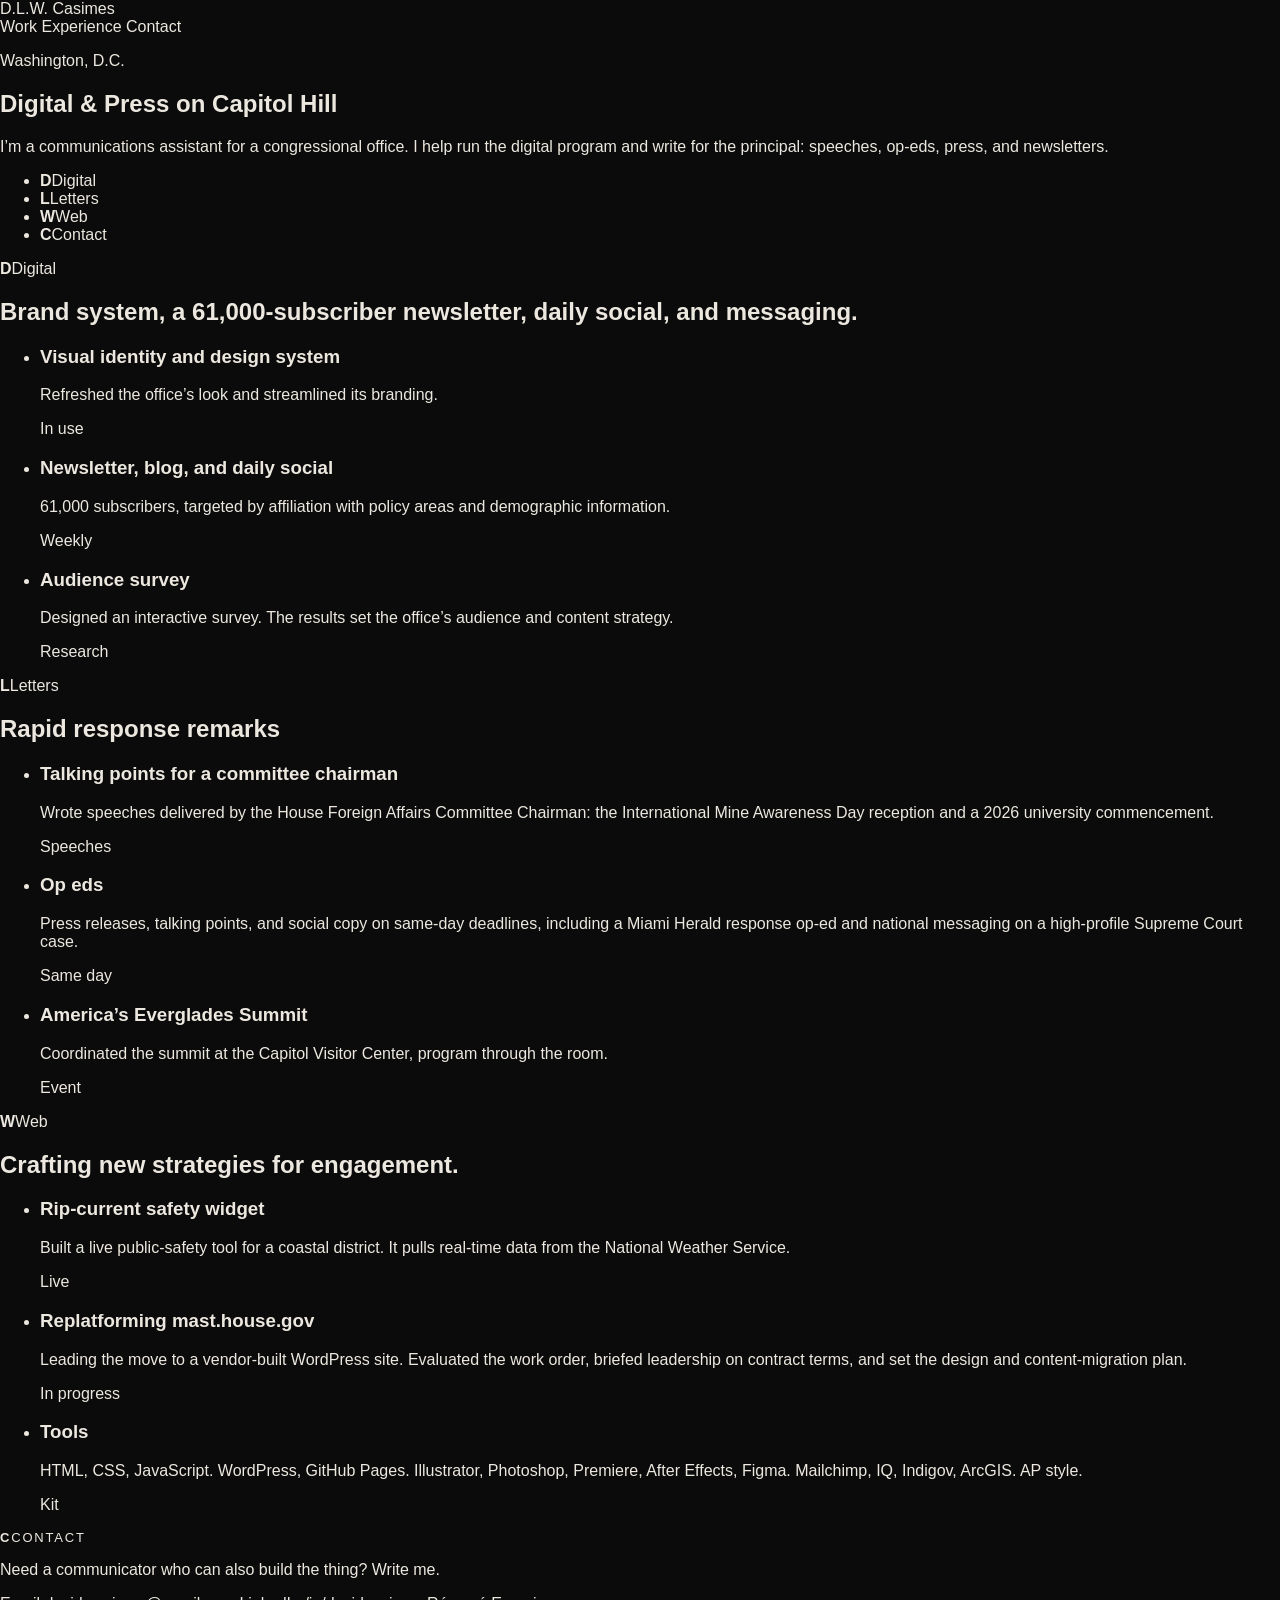
==== commit ca066d7c: "Add files via upload" ====
--- a/index.html
+++ b/index.html
@@ -4,144 +4,143 @@
   <meta charset="utf-8">
   <meta name="viewport" content="width=device-width, initial-scale=1">
   <title>David L.W. Casimes</title>
-  <meta name="description" content="David L.W. Casimes — Capitol Hill communicator: digital and press strategy, speechwriting, and web.">
-  <link rel="preconnect" href="https://fonts.googleapis.com">
-  <link href="https://fonts.googleapis.com/css2?family=Instrument+Sans:ital,wght@0,400;0,500;0,600;0,700;1,400&display=swap" rel="stylesheet">
-  <link rel="icon" href="favicon.svg" type="image/svg+xml">
+  <meta name="description" content="David L.W. Casimes — Digital &amp; Press on Capitol Hill. Digital program, speeches, op-eds, press, and web for a congressional office.">
+  <link rel="stylesheet" href="https://fonts.googleapis.com/css2?family=Courier+Prime:ital,wght@0,400;0,700;1,400&family=Public+Sans:ital,wght@0,300;0,400;0,500;0,600;1,300;1,400&display=swap">
   <link rel="stylesheet" href="styles.css">
 </head>
 <body>
-<div style="min-height:100vh;padding:0 clamp(20px,6vw,96px) 96px;">
-<div style="max-width:1080px;margin:0 auto;">
+<div class="wrap">
 
-<header class="masthead" style="display:flex;justify-content:space-between;align-items:center;gap:24px;padding-top:28px;font-size:14px;font-weight:500;letter-spacing:0.01em;">
-  <a href="index.html" style="display:inline-flex;align-items:center;gap:12px;">
-    <span aria-hidden="true" style="display:inline-flex;gap:3px;">
-      <span style="width:8px;height:22px;background:#6F94CF;"></span>
-      <span style="width:8px;height:22px;background:#c4382d;"></span>
-      <span style="width:8px;height:22px;background:#DB6FA6;"></span>
-      <span style="width:8px;height:22px;background:#6FBB90;"></span>
-    </span>
-    <span style="font-weight:600;">D.L.W. Casimes</span>
-  </a>
-  <nav aria-label="Sections" style="display:flex;gap:28px;flex-wrap:wrap;color:#a8a49b;">
-    <a href="#work" style="color:#a8a49b;" class="h1">Work</a>
-    <a href="experience.html" style="color:#a8a49b;" class="h2">Experience</a>
-    <a href="#contact" style="color:#a8a49b;" class="h3">Contact</a>
-  </nav>
-</header>
+  <header class="masthead">
+    <a class="mark" href="index.html">D<span>.</span>L<span>.</span>W<span>.</span> Casimes</a>
+    <nav aria-label="Sections">
+      <a href="#digital">Work</a>
+      <a href="experience.html">Experience</a>
+      <a href="#contact">Contact</a>
+    </nav>
+  </header>
 
-<section style="padding:clamp(88px,16vh,180px) 0 clamp(64px,10vh,120px);">
-  <p style="margin:0 0 28px;font-size:14px;font-weight:500;color:#a8a49b;">Washington, D.C.</p>
-  <h1 style="margin:0;font-size:clamp(44px,8vw,112px);line-height:0.94;letter-spacing:-0.035em;font-weight:600;text-wrap:balance;max-width:14ch;">I write it, design it, and build it.</h1>
-  <p style="margin:clamp(32px,5vh,56px) 0 0;font-size:clamp(19px,1.7vw,23px);line-height:1.5;max-width:56ch;color:#ece8df;text-wrap:pretty;">I’m David Casimes, a communications staffer on Capitol Hill. I run a congressional office’s digital program and write for the principal: speeches, op-eds, press, and the newsletter. When the website needs fixing, I fix it.</p>
-  <p style="margin:20px 0 0;font-size:16px;line-height:1.5;color:#a8a49b;max-width:56ch;">Four lines below: Digital, Letters, Web, Contact. Same initials, different jobs.</p>
-</section>
+  <section class="hero" id="top">
+    <p class="eyebrow">Washington, D.C.</p>
+    <h1>Digital &amp; Press on Capitol Hill</h1>
+    <p class="lede">I’m a communications assistant for a congressional office. I help run the digital program and write for the principal: speeches, op-eds, press, and newsletters.</p>
+    <ul class="index" aria-label="On this page">
+      <li><a href="#digital"><b>D</b><span>Digital</span></a></li>
+      <li><a href="#letters"><b>L</b><span>Letters</span></a></li>
+      <li><a href="#web"><b>W</b><span>Web</span></a></li>
+      <li><a href="#contact"><b>C</b><span>Contact</span></a></li>
+    </ul>
+  </section>
 
-<div id="work">
+  <section id="digital">
+    <div class="section-head">
+      <p class="label"><b>D</b>Digital</p>
+      <h2>Brand system, a 61,000-subscriber newsletter, daily social, and messaging.</h2>
+    </div>
+    <ul class="work plain">
+      <li>
+        <div>
+          <h3>Visual identity and design system</h3>
+          <p>Refreshed the office’s look and streamlined its branding.</p>
+        </div>
+        <span class="tag">In use</span>
+      </li>
+      <li>
+        <div>
+          <h3>Newsletter, blog, and daily social</h3>
+          <p>61,000 subscribers, targeted by affiliation with policy areas and demographic information.</p>
+        </div>
+        <span class="tag">Weekly</span>
+      </li>
+      <li>
+        <div>
+          <h3>Audience survey</h3>
+          <p>Designed an interactive survey. The results set the office’s audience and content strategy.</p>
+        </div>
+        <span class="tag">Research</span>
+      </li>
+    </ul>
+  </section>
 
-  <!-- D — Digital -->
-  <section class="rail" style="display:grid;grid-template-columns:clamp(56px,10vw,140px) minmax(0,1fr);border-top:1px solid #26262a;">
-    <div style="position:relative;display:flex;justify-content:center;padding-top:56px;">
-      <span style="position:absolute;top:0;bottom:0;left:50%;width:6px;margin-left:-3px;background:#6F94CF;"></span>
-      <span style="position:relative;width:40px;height:40px;border-radius:50%;background:#6F94CF;color:#0b0b0c;display:grid;place-items:center;font-weight:700;font-size:19px;">D</span>
+  <section id="letters">
+    <div class="section-head">
+      <p class="label"><b>L</b>Letters</p>
+      <h2>Rapid response remarks</h2>
     </div>
-    <div style="padding:56px 0 64px clamp(20px,4vw,48px);">
-      <p style="margin:0 0 6px;font-size:14px;font-weight:500;color:#6F94CF;">Digital</p>
-      <h2 style="margin:0 0 40px;font-size:clamp(26px,3.2vw,38px);line-height:1.1;letter-spacing:-0.02em;font-weight:600;text-wrap:balance;max-width:24ch;">Brand system, a 61,000-subscriber newsletter, daily social, and messaging.</h2>
-      <div style="display:grid;gap:0;border-top:1px solid #26262a;">
-        <article class="row" style="display:grid;grid-template-columns:minmax(0,1fr) auto;gap:24px;padding:24px 0;border-bottom:1px solid #26262a;align-items:baseline;">
-          <div><h3 style="margin:0 0 6px;font-size:19px;font-weight:600;line-height:1.3;">Visual identity and design system</h3><p style="margin:0;font-size:16px;line-height:1.55;color:#a8a49b;max-width:60ch;">Refreshed the office’s look and wrote it down as a system. Every public product uses it now, from newsletters to motion graphics.</p></div>
-          <span style="font-size:13px;font-weight:500;color:#6F94CF;white-space:nowrap;">In use</span>
-        </article>
-        <article class="row" style="display:grid;grid-template-columns:minmax(0,1fr) auto;gap:24px;padding:24px 0;border-bottom:1px solid #26262a;align-items:baseline;">
-          <div><h3 style="margin:0 0 6px;font-size:19px;font-weight:600;line-height:1.3;">Newsletter, blog, and daily social</h3><p style="margin:0;font-size:16px;line-height:1.55;color:#a8a49b;max-width:60ch;">61,000 subscribers. I plan it, write it, design it, and send it.</p></div>
-          <span style="font-size:13px;font-weight:500;color:#6F94CF;white-space:nowrap;">Weekly</span>
-        </article>
-        <article class="row" style="display:grid;grid-template-columns:minmax(0,1fr) auto;gap:24px;padding:24px 0;border-bottom:1px solid #26262a;align-items:baseline;">
-          <div><h3 style="margin:0 0 6px;font-size:19px;font-weight:600;line-height:1.3;">Audience survey</h3><p style="margin:0;font-size:16px;line-height:1.55;color:#a8a49b;max-width:60ch;">Designed an interactive survey. The results set the office’s audience and content strategy.</p></div>
-          <span style="font-size:13px;font-weight:500;color:#6F94CF;white-space:nowrap;">Research</span>
-        </article>
+    <ul class="work plain">
+      <li>
+        <div>
+          <h3>Talking points for a committee chairman</h3>
+          <p>Wrote speeches delivered by the House Foreign Affairs Committee Chairman: the International Mine Awareness Day reception and a 2026 university commencement.</p>
+        </div>
+        <span class="tag">Speeches</span>
+      </li>
+      <li>
+        <div>
+          <h3>Op eds</h3>
+          <p>Press releases, talking points, and social copy on same-day deadlines, including a Miami Herald response op-ed and national messaging on a high-profile Supreme Court case.</p>
+        </div>
+        <span class="tag">Same day</span>
+      </li>
+      <li>
+        <div>
+          <h3>America’s Everglades Summit</h3>
+          <p>Coordinated the summit at the Capitol Visitor Center, program through the room.</p>
+        </div>
+        <span class="tag">Event</span>
+      </li>
+    </ul>
+  </section>
+
+  <section id="web">
+    <div class="section-head">
+      <p class="label"><b>W</b>Web</p>
+      <h2>Crafting new strategies for engagement.</h2>
+    </div>
+    <ul class="work plain">
+      <li>
+        <div>
+          <h3>Rip-current safety widget</h3>
+          <p>Built a live public-safety tool for a coastal district. It pulls real-time data from the National Weather Service.</p>
+        </div>
+        <span class="tag">Live</span>
+      </li>
+      <li>
+        <div>
+          <h3>Replatforming mast.house.gov</h3>
+          <p>Leading the move to a vendor-built WordPress site. Evaluated the work order, briefed leadership on contract terms, and set the design and content-migration plan.</p>
+        </div>
+        <span class="tag">In progress</span>
+      </li>
+      <li>
+        <div>
+          <h3>Tools</h3>
+          <p>HTML, CSS, JavaScript. WordPress, GitHub Pages. Illustrator, Photoshop, Premiere, After Effects, Figma. Mailchimp, IQ, Indigov, ArcGIS. AP style.</p>
+        </div>
+        <span class="tag">Kit</span>
+      </li>
+    </ul>
+  </section>
+
+  <section id="contact">
+    <div class="contact">
+      <p class="label" style="font-family: var(--mono); font-size: 13px; letter-spacing: 0.14em; text-transform: uppercase; color: var(--ribbon); margin: 0;"><b>C</b>Contact</p>
+      <div>
+        <p class="big">Need a communicator who can also build the thing? Write me.</p>
+        <div class="links">
+          <a href="mailto:david.casimes@gmail.com"><span>Email</span> david.casimes@gmail.com</a>
+          <a href="https://linkedin.com/in/davidcasimes" target="_blank" rel="noopener"><span>LinkedIn</span> /in/davidcasimes</a>
+          <a href="experience.html"><span>Résumé</span> Experience</a>
+        </div>
       </div>
     </div>
   </section>
 
-  <!-- L — Letters -->
-  <section class="rail" style="display:grid;grid-template-columns:clamp(56px,10vw,140px) minmax(0,1fr);border-top:1px solid #26262a;">
-    <div style="position:relative;display:flex;justify-content:center;padding-top:56px;">
-      <span style="position:absolute;top:0;bottom:0;left:50%;width:6px;margin-left:-3px;background:#c4382d;"></span>
-      <span style="position:relative;width:40px;height:40px;border-radius:50%;background:#c4382d;color:#0b0b0c;display:grid;place-items:center;font-weight:700;font-size:19px;">L</span>
-    </div>
-    <div style="padding:56px 0 64px clamp(20px,4vw,48px);">
-      <p style="margin:0 0 6px;font-size:14px;font-weight:500;color:#c4382d;">Letters</p>
-      <h2 style="margin:0 0 40px;font-size:clamp(26px,3.2vw,38px);line-height:1.1;letter-spacing:-0.02em;font-weight:600;text-wrap:balance;max-width:24ch;">Words for someone else to say, usually by the end of the day.</h2>
-      <div style="display:grid;border-top:1px solid #26262a;">
-        <article class="row" style="display:grid;grid-template-columns:minmax(0,1fr) auto;gap:24px;padding:24px 0;border-bottom:1px solid #26262a;align-items:baseline;">
-          <div><h3 style="margin:0 0 6px;font-size:19px;font-weight:600;line-height:1.3;">Remarks for a committee chairman</h3><p style="margin:0;font-size:16px;line-height:1.55;color:#a8a49b;max-width:60ch;">Wrote speeches delivered by the House Foreign Affairs Committee Chairman: the International Mine Awareness Day reception and a 2026 university commencement.</p></div>
-          <span style="font-size:13px;font-weight:500;color:#c4382d;white-space:nowrap;">Speeches</span>
-        </article>
-        <article class="row" style="display:grid;grid-template-columns:minmax(0,1fr) auto;gap:24px;padding:24px 0;border-bottom:1px solid #26262a;align-items:baseline;">
-          <div><h3 style="margin:0 0 6px;font-size:19px;font-weight:600;line-height:1.3;">Rapid response and op-eds</h3><p style="margin:0;font-size:16px;line-height:1.55;color:#a8a49b;max-width:60ch;">Press releases, talking points, and social copy on same-day deadlines, including a Miami Herald response op-ed and national messaging on a high-profile Supreme Court case.</p></div>
-          <span style="font-size:13px;font-weight:500;color:#c4382d;white-space:nowrap;">Same day</span>
-        </article>
-        <article class="row" style="display:grid;grid-template-columns:minmax(0,1fr) auto;gap:24px;padding:24px 0;border-bottom:1px solid #26262a;align-items:baseline;">
-          <div><h3 style="margin:0 0 6px;font-size:19px;font-weight:600;line-height:1.3;">America’s Everglades Summit</h3><p style="margin:0;font-size:16px;line-height:1.55;color:#a8a49b;max-width:60ch;">Coordinated the summit at the Capitol Visitor Center, program through the room.</p></div>
-          <span style="font-size:13px;font-weight:500;color:#c4382d;white-space:nowrap;">Event</span>
-        </article>
-      </div>
-    </div>
-  </section>
+  <footer>
+    <span>© 2026 David L.W. Casimes</span>
+    <span>Washington, D.C.</span>
+  </footer>
 
-  <!-- W — Web -->
-  <section class="rail" style="display:grid;grid-template-columns:clamp(56px,10vw,140px) minmax(0,1fr);border-top:1px solid #26262a;">
-    <div style="position:relative;display:flex;justify-content:center;padding-top:56px;">
-      <span style="position:absolute;top:0;bottom:0;left:50%;width:6px;margin-left:-3px;background:#DB6FA6;"></span>
-      <span style="position:relative;width:40px;height:40px;border-radius:50%;background:#DB6FA6;color:#0b0b0c;display:grid;place-items:center;font-weight:700;font-size:19px;">W</span>
-    </div>
-    <div style="padding:56px 0 64px clamp(20px,4vw,48px);">
-      <p style="margin:0 0 6px;font-size:14px;font-weight:500;color:#DB6FA6;">Web</p>
-      <h2 style="margin:0 0 40px;font-size:clamp(26px,3.2vw,38px);line-height:1.1;letter-spacing:-0.02em;font-weight:600;text-wrap:balance;max-width:24ch;">Crafting new strategies for engagement.</h2>
-      <div style="display:grid;border-top:1px solid #26262a;">
-        <article class="row" style="display:grid;grid-template-columns:minmax(0,1fr) auto;gap:24px;padding:24px 0;border-bottom:1px solid #26262a;align-items:baseline;">
-          <div><h3 style="margin:0 0 6px;font-size:19px;font-weight:600;line-height:1.3;">Rip-current safety widget</h3><p style="margin:0;font-size:16px;line-height:1.55;color:#a8a49b;max-width:60ch;">Built a live public-safety tool for a coastal district. It pulls real-time data from the National Weather Service.</p></div>
-          <span style="font-size:13px;font-weight:500;color:#DB6FA6;white-space:nowrap;">Live</span>
-        </article>
-        <article class="row" style="display:grid;grid-template-columns:minmax(0,1fr) auto;gap:24px;padding:24px 0;border-bottom:1px solid #26262a;align-items:baseline;">
-          <div><h3 style="margin:0 0 6px;font-size:19px;font-weight:600;line-height:1.3;">Replatforming mast.house.gov</h3><p style="margin:0;font-size:16px;line-height:1.55;color:#a8a49b;max-width:60ch;">Leading the move to a vendor-built WordPress site. Evaluated the work order, briefed leadership on contract terms, and set the design and content-migration plan.</p></div>
-          <span style="font-size:13px;font-weight:500;color:#DB6FA6;white-space:nowrap;">In progress</span>
-        </article>
-        <article class="row" style="display:grid;grid-template-columns:minmax(0,1fr) auto;gap:24px;padding:24px 0;border-bottom:1px solid #26262a;align-items:baseline;">
-          <div><h3 style="margin:0 0 6px;font-size:19px;font-weight:600;line-height:1.3;">Tools</h3><p style="margin:0;font-size:16px;line-height:1.55;color:#a8a49b;max-width:60ch;">HTML, CSS, JavaScript. WordPress, GitHub Pages. Illustrator, Photoshop, Premiere, After Effects, Figma. Mailchimp, IQ, Indigov, ArcGIS. AP style.</p></div>
-          <span style="font-size:13px;font-weight:500;color:#DB6FA6;white-space:nowrap;">Kit</span>
-        </article>
-      </div>
-    </div>
-  </section>
-
-  <!-- C — Contact -->
-  <section id="contact" class="rail" style="display:grid;grid-template-columns:clamp(56px,10vw,140px) minmax(0,1fr);border-top:1px solid #26262a;">
-    <div style="position:relative;display:flex;justify-content:center;padding-top:56px;">
-      <span style="position:absolute;top:0;height:76px;left:50%;width:6px;margin-left:-3px;background:#6FBB90;"></span>
-      <span style="position:relative;width:40px;height:40px;border-radius:50%;background:#6FBB90;color:#0b0b0c;display:grid;place-items:center;font-weight:700;font-size:19px;">C</span>
-    </div>
-    <div style="padding:56px 0 64px clamp(20px,4vw,48px);">
-      <p style="margin:0 0 6px;font-size:14px;font-weight:500;color:#6FBB90;">Contact</p>
-      <h2 style="margin:0 0 36px;font-size:clamp(26px,3.2vw,38px);line-height:1.1;letter-spacing:-0.02em;font-weight:600;text-wrap:balance;max-width:22ch;">Need a communicator who can also build the thing? Write me.</h2>
-      <div style="display:flex;flex-wrap:wrap;gap:14px 40px;font-size:16px;">
-        <a href="mailto:david.casimes@gmail.com" style="border-bottom:1px solid #26262a;padding-bottom:3px;" class="h4"><span style="color:#6f6c66;">Email</span> david.casimes@gmail.com</a>
-        <a href="https://linkedin.com/in/davidcasimes" target="_blank" rel="noopener" style="border-bottom:1px solid #26262a;padding-bottom:3px;" class="h5"><span style="color:#6f6c66;">LinkedIn</span> /in/davidcasimes</a>
-        <a href="experience.html" style="border-bottom:1px solid #26262a;padding-bottom:3px;" class="h6"><span style="color:#6f6c66;">Résumé</span> Experience</a>
-      </div>
-    </div>
-  </section>
-</div>
-
-<footer style="margin-top:48px;padding-top:24px;border-top:1px solid #26262a;font-size:13px;color:#6f6c66;display:flex;justify-content:space-between;gap:16px;flex-wrap:wrap;">
-  <span>© 2026 David L.W. Casimes</span>
-  <span>Washington, D.C.</span>
-</footer>
-
-</div>
 </div>
 </body>
 </html>
